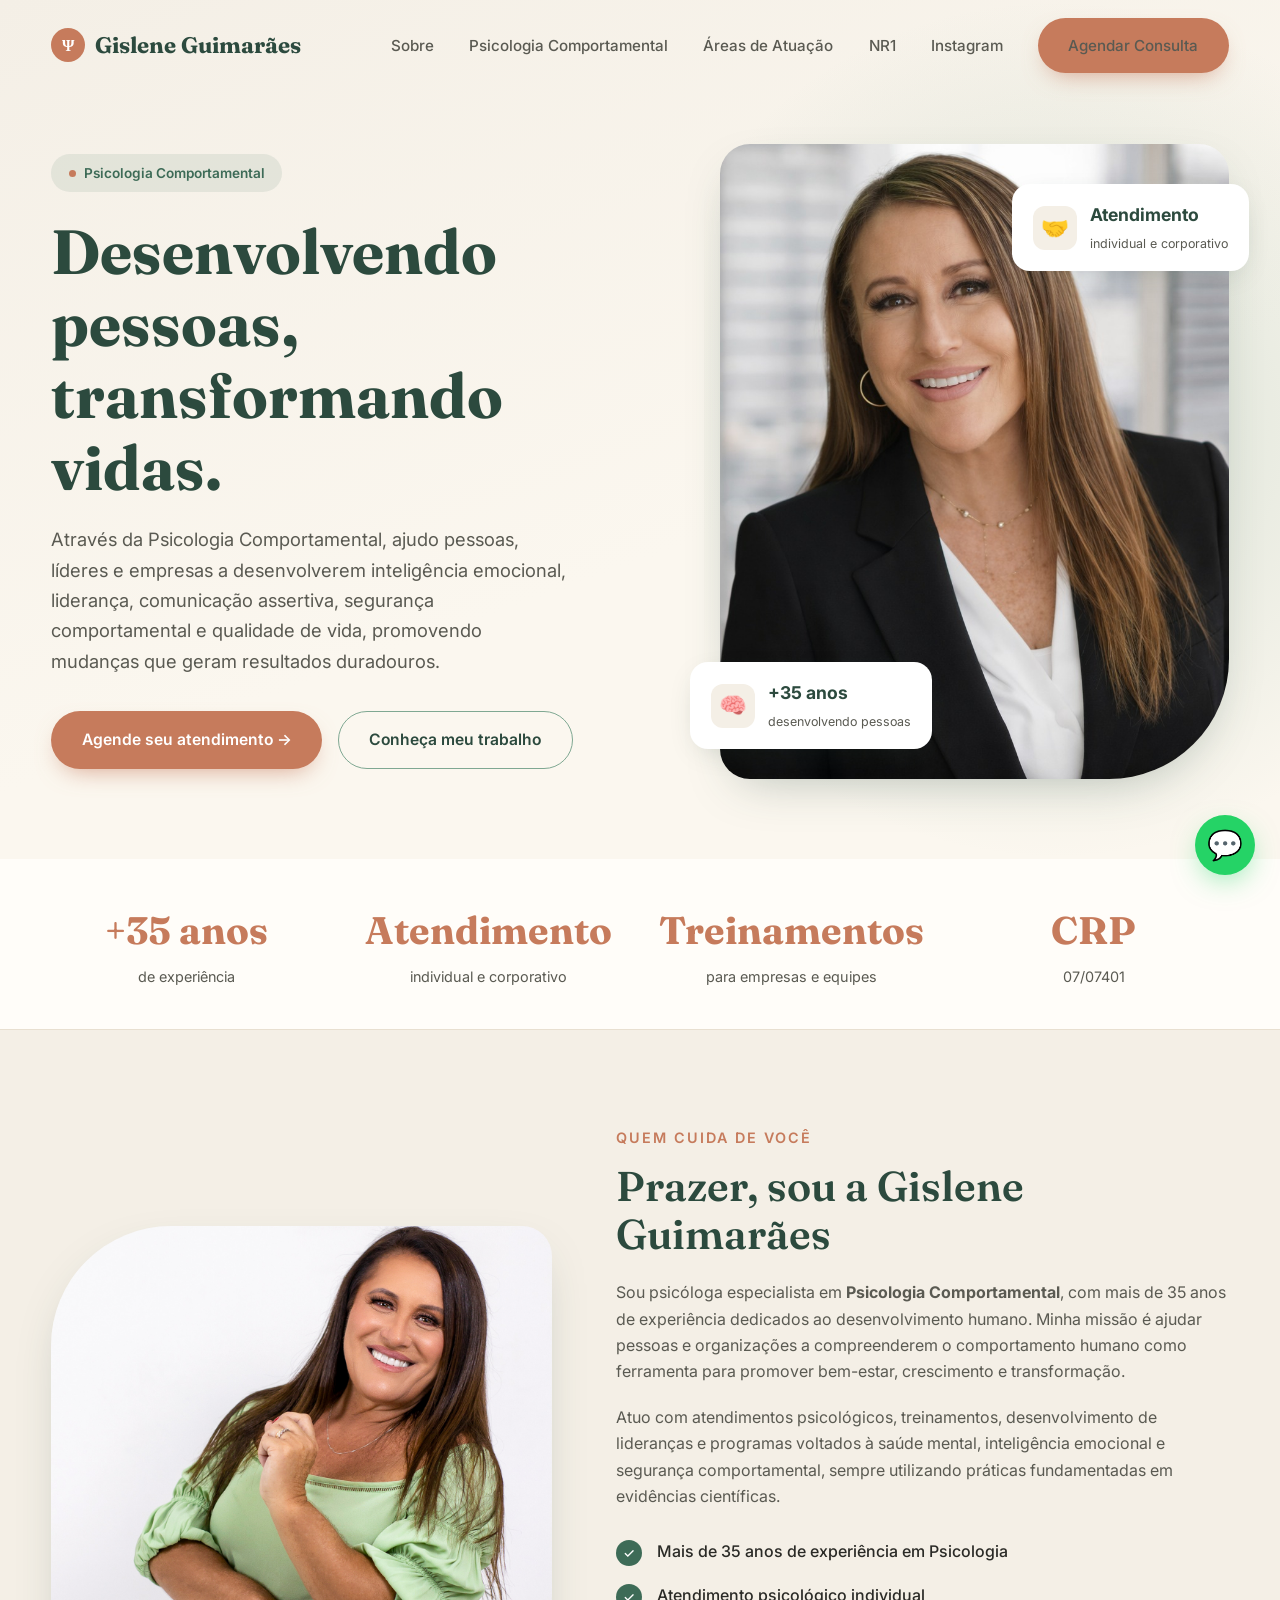
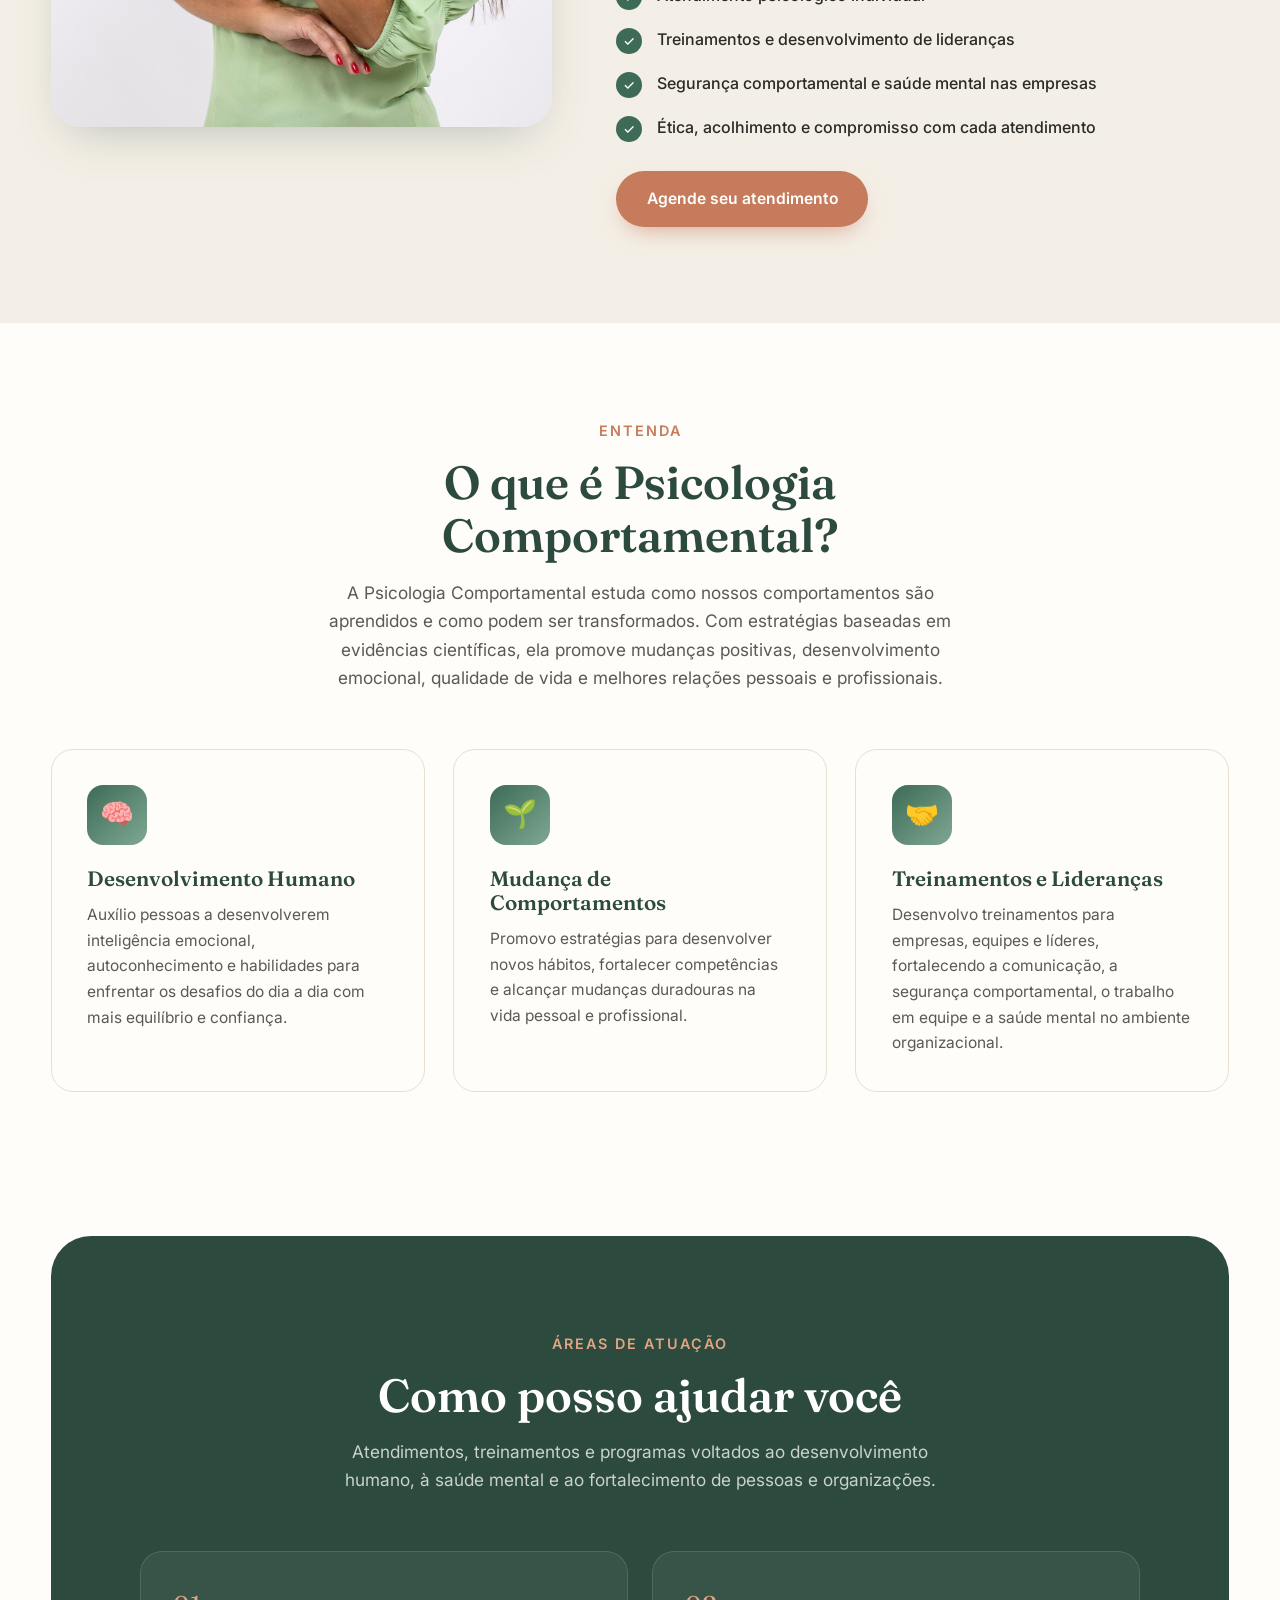
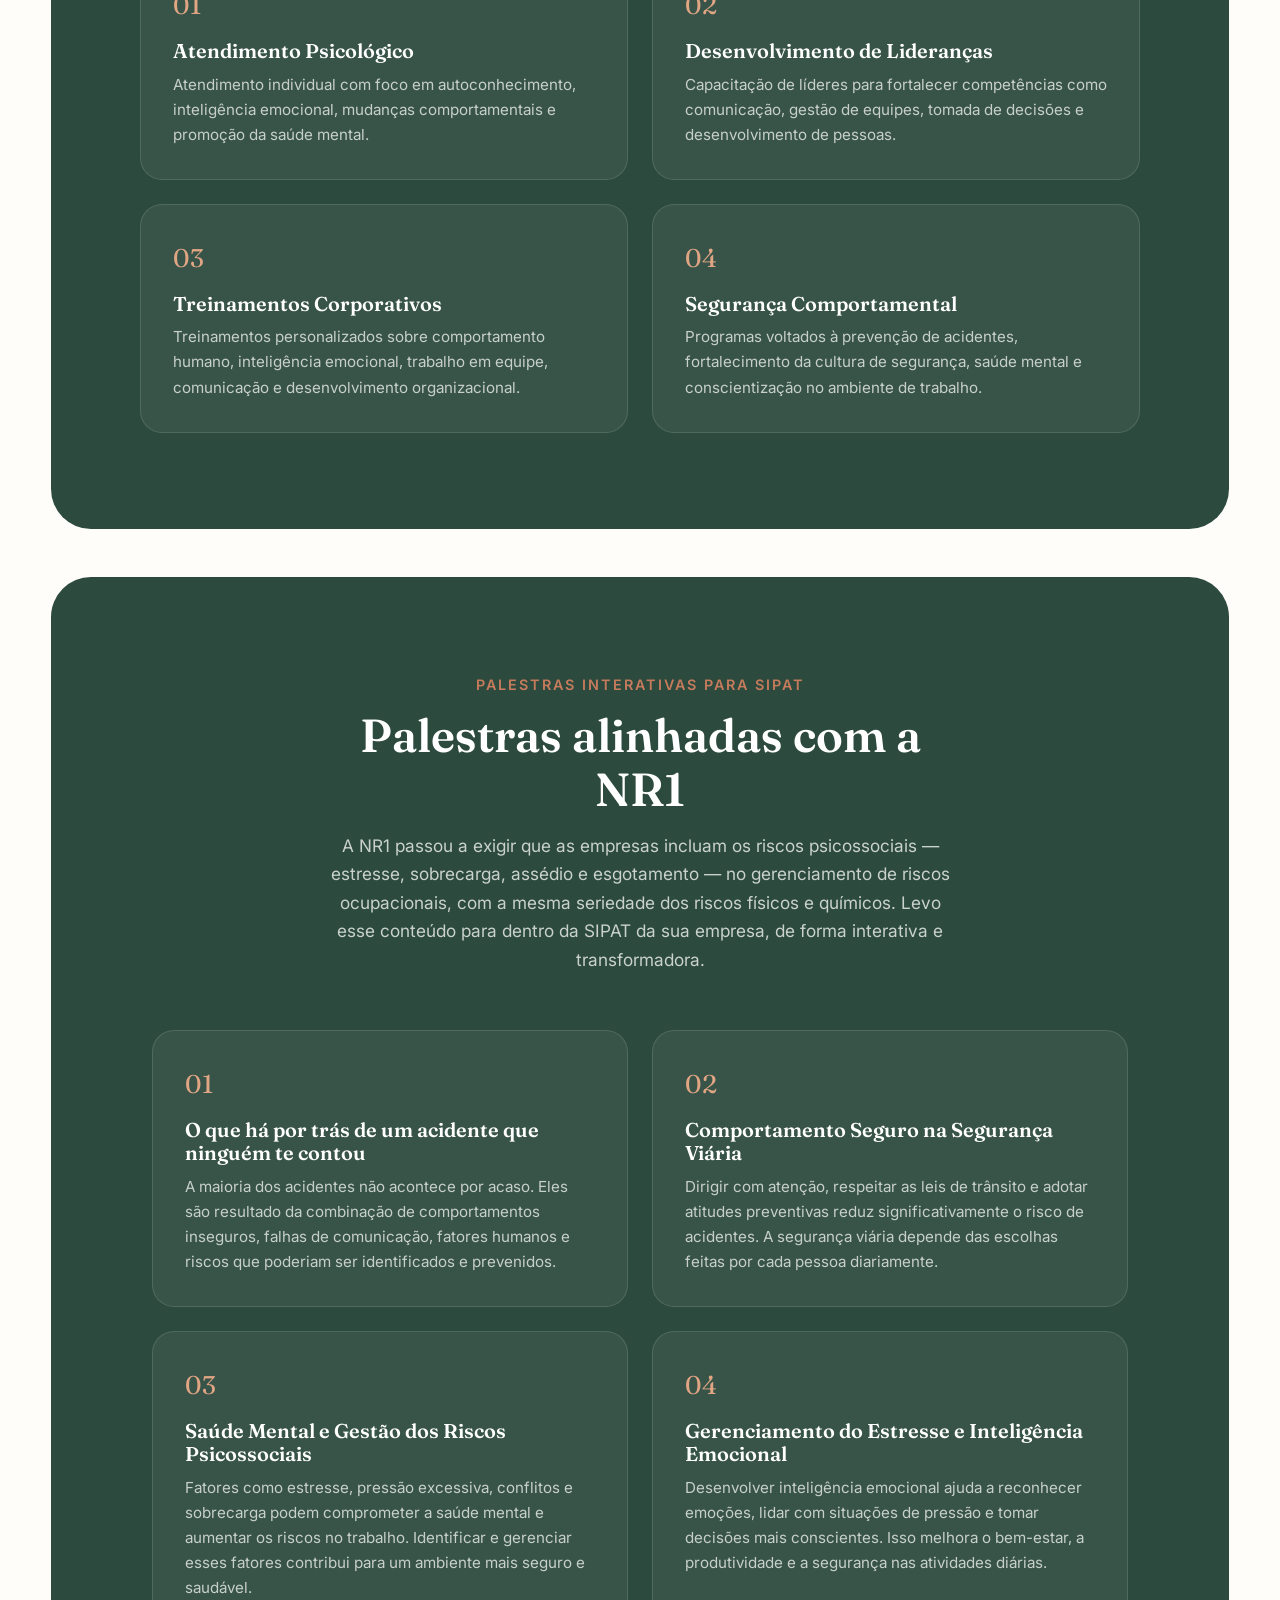
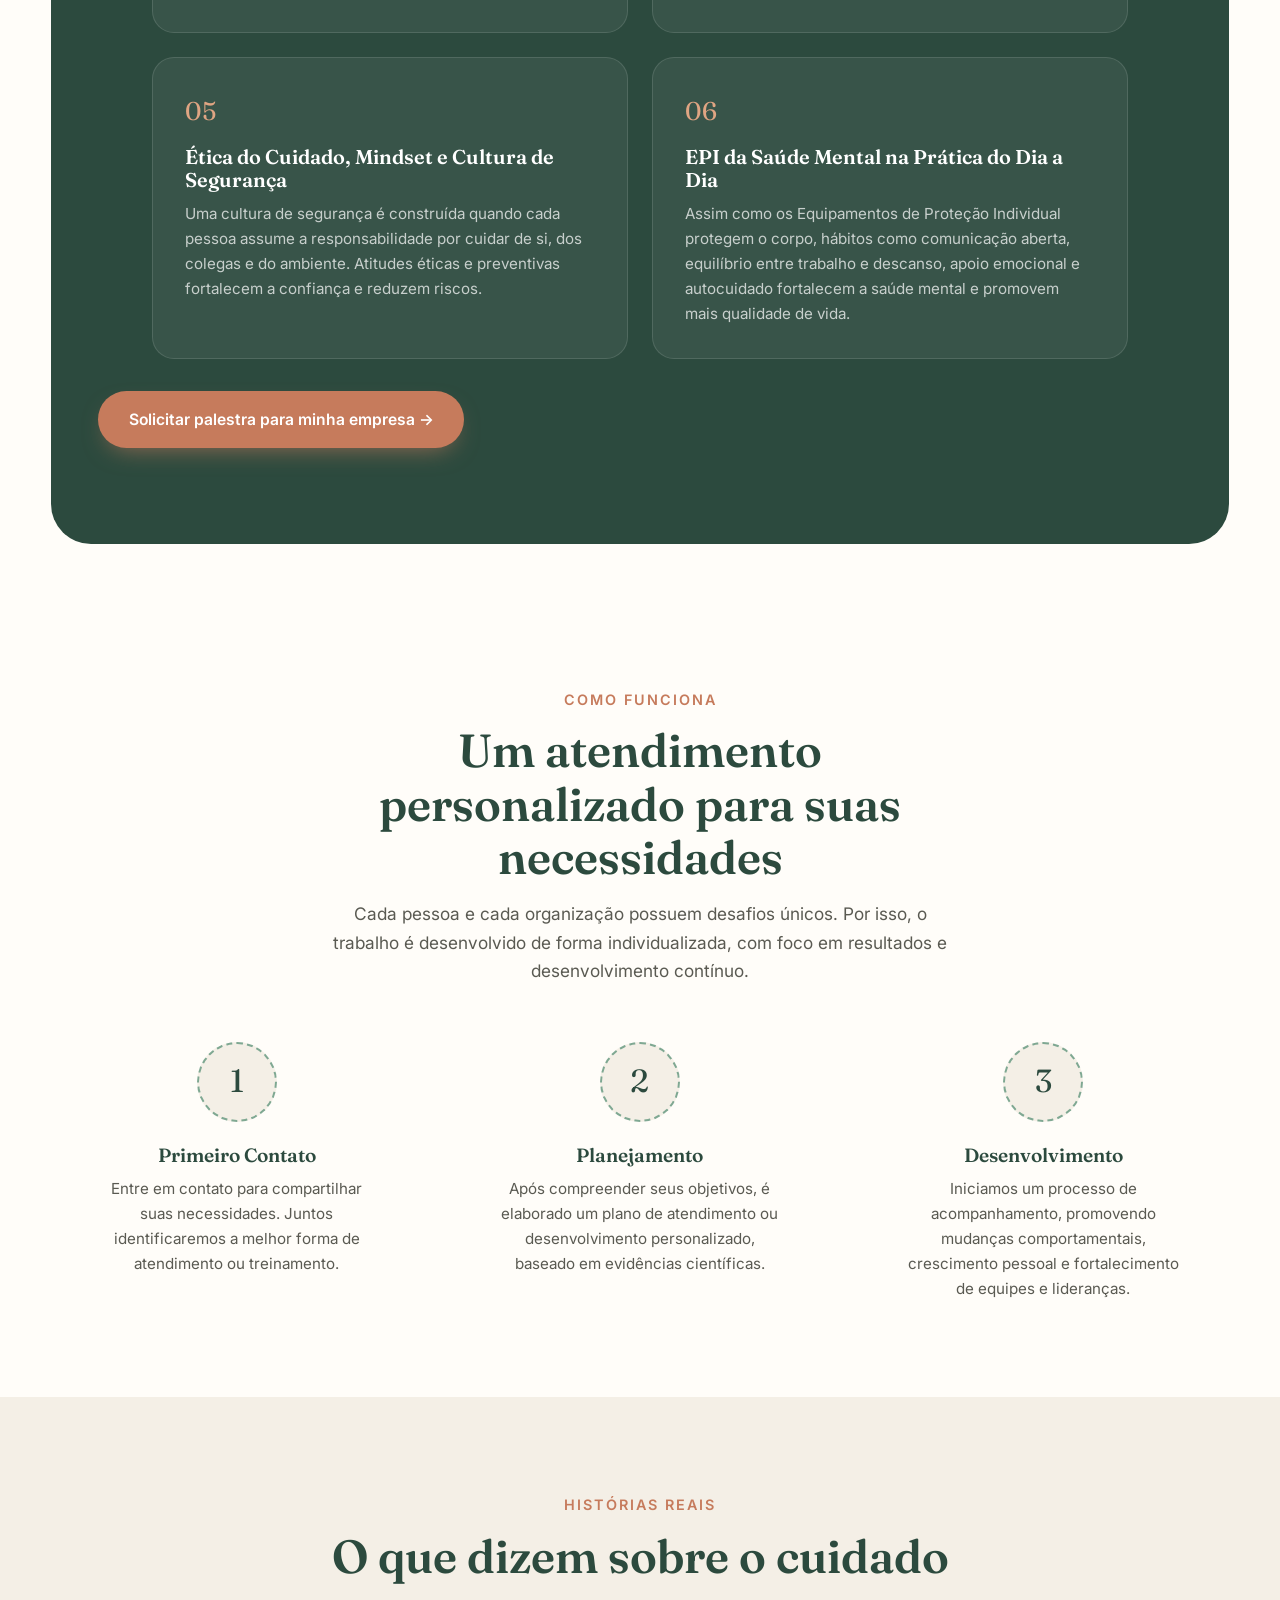
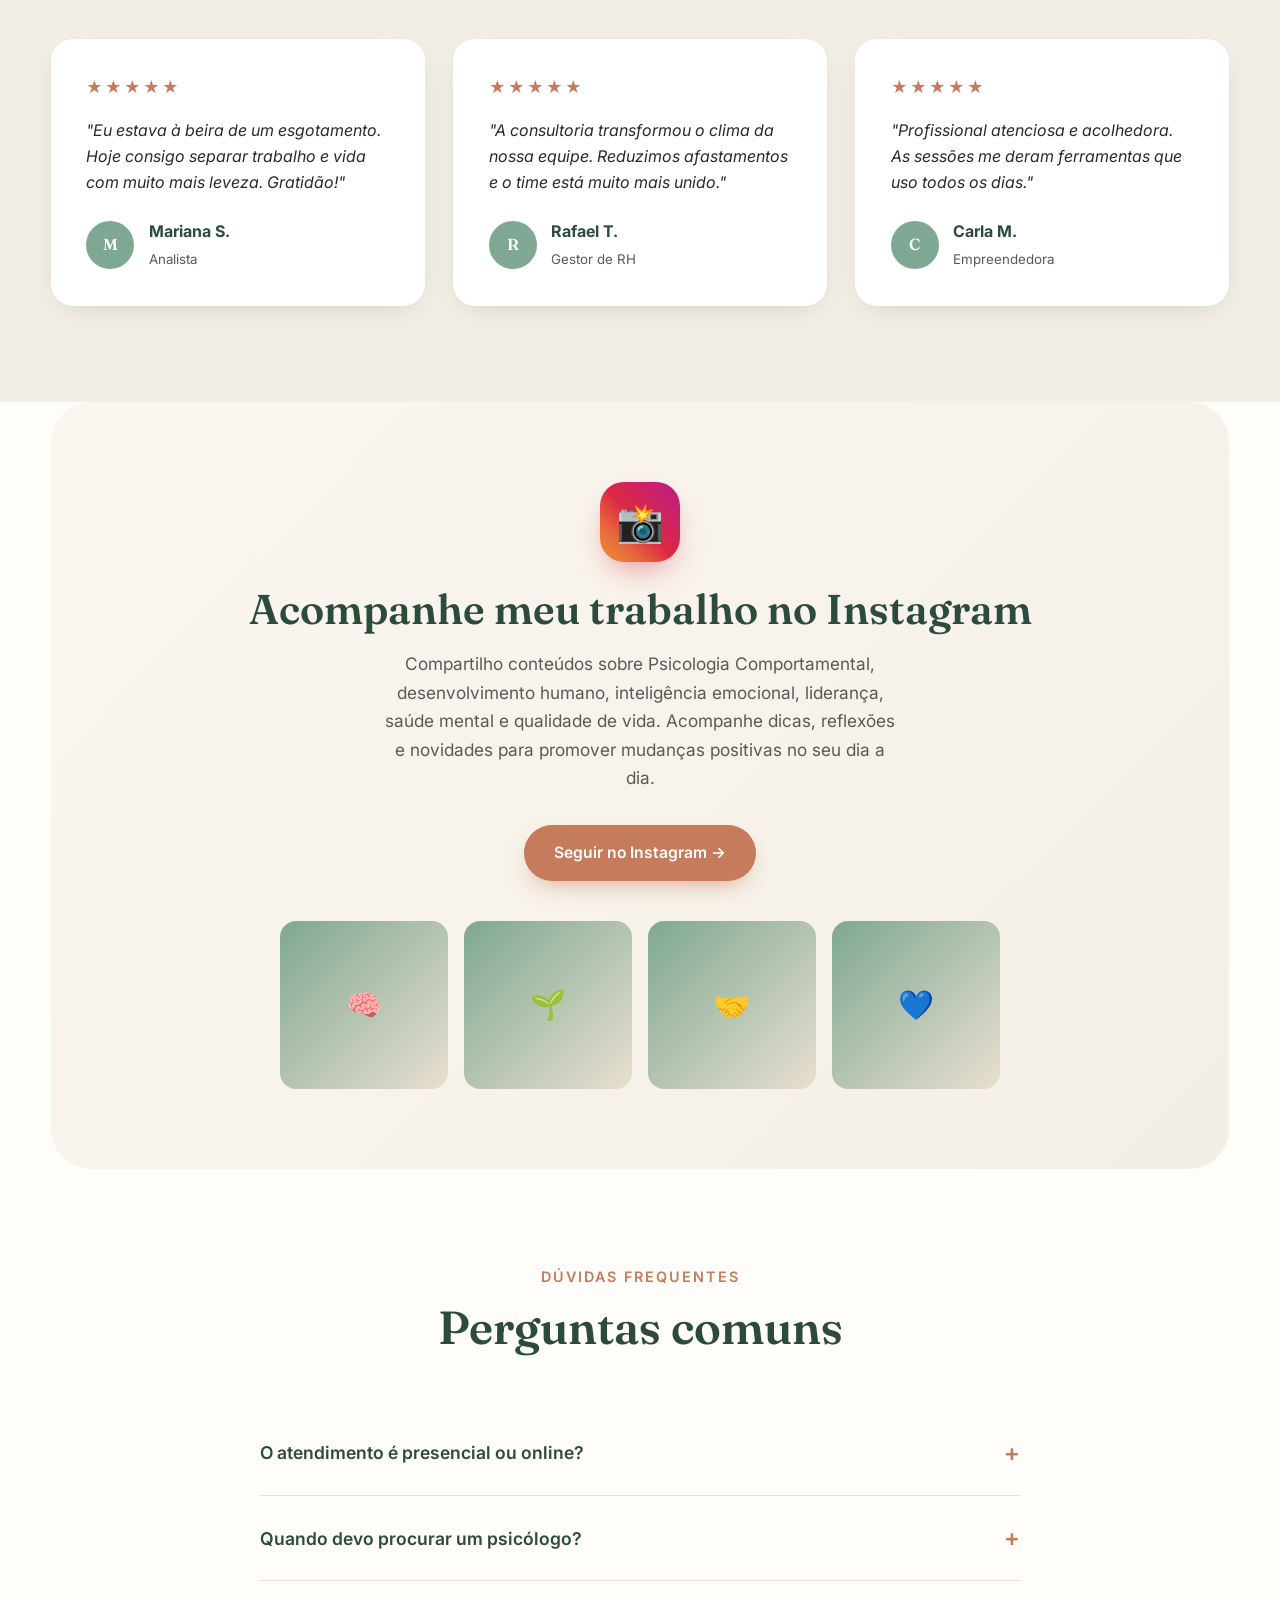
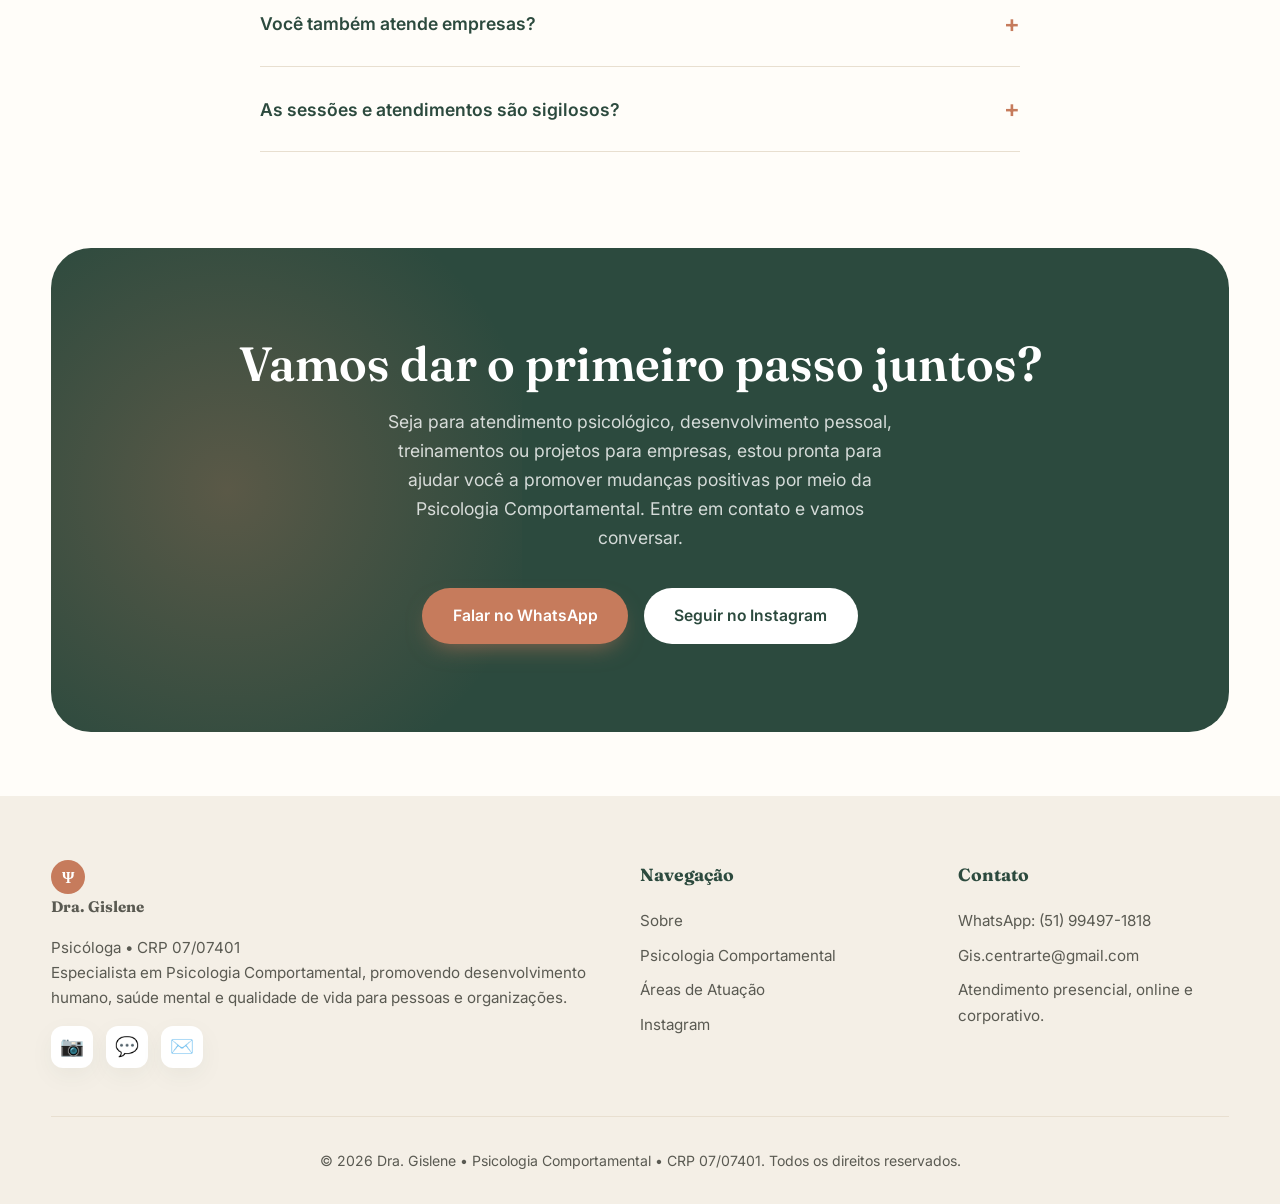
==== index.html @ e428dd36 "site gis" ====
<!DOCTYPE html>
<html lang="pt-BR">
<script async src="https://www.googletagmanager.com/gtag/js?id=G-K0KH6QLHY4"></script>
<script>
  window.dataLayer = window.dataLayer || [];
  function gtag() { dataLayer.push(arguments); }
  gtag('js', new Date());
  gtag('config', 'G-K0KH6QLHY4');
</script>

<head>
  <meta charset="UTF-8">
  <meta name="viewport" content="width=device-width, initial-scale=1.0">
  <title>Gislene Guimarães | Psicóloga Comportamental | CRP 07/07401</title>
  <meta name="description"
    content="Gislene Guimarães, Psicóloga Comportamental (CRP 07/07401), com mais de 35 anos de experiência. Atendimento psicológico, desenvolvimento humano, treinamentos corporativos, liderança, inteligência emocional e saúde mental para pessoas e empresas.">
  <meta name="keywords"
    content="Psicóloga, Psicologia Comportamental, Psicóloga Comportamental, Desenvolvimento Humano, Saúde Mental, Inteligência Emocional, Liderança, Treinamentos Corporativos, Segurança Comportamental, Atendimento Psicológico, Empresas, Porto Alegre, Rio Grande do Sul">
  <meta name="author" content="Gislene Guimarães">
  <meta name="robots" content="index, follow">
  <meta name="theme-color" content="#6C8B6B">
  <meta property="og:title" content="Gislene Guimarães | Psicóloga Comportamental">
  <meta property="og:description"
    content="Mais de 35 anos de experiência em Psicologia Comportamental, desenvolvimento humano, treinamentos corporativos e saúde mental.">
  <meta property="og:type" content="website">
  <meta property="og:image" content="https://luizalmiro.github.io/LandingPage-Gis/img/gis.jpeg">
  <meta property="og:url" content="https://luizalmiro.github.io/LandingPage-Gis/">
  <meta property="og:locale" content="pt_BR">
  <link rel="canonical" href="https://luizalmiro.github.io/LandingPage-Gis/">
  <meta http-equiv="content-language" content="pt-BR">
  <link rel="preconnect" href="https://fonts.googleapis.com">
  <link rel="preconnect" href="https://fonts.gstatic.com" crossorigin>
  <link
    href="https://fonts.googleapis.com/css2?family=Fraunces:opsz,wght@9..144,400;9..144,600;9..144,700&family=Inter:wght@300;400;500;600;700&display=swap"
    rel="stylesheet">
  <link rel="stylesheet" href="css/style.css">
</head>

<body>

  <header id="header">
    <div class="container nav">
      <a href="#" class="logo"><span>Ψ</span>Gislene Guimarães</a>

      <nav class="nav-links" id="navLinks">
        <a href="#sobre">Sobre</a>
        <a href="#oque">Psicologia Comportamental</a>
        <a href="#servicos">Áreas de Atuação</a>
        <a href="#nr1">NR1</a>
        <a href="#instagram">Instagram</a>
        <a href="#contato" class="btn btn-primario">Agendar Consulta</a>
      </nav>

      <button class="menu-toggle" id="menuToggle">☰</button>
    </div>
  </header>

  <!-- HERO -->
  <section class="hero">
    <div class="container hero-grid">
      <div class="hero-txt">
        <span class="hero-tag">Psicologia Comportamental</span>

        <h1>Desenvolvendo pessoas, transformando vidas.</h1>

        <p>
          Através da Psicologia Comportamental, ajudo pessoas, líderes e empresas a desenvolverem inteligência
          emocional,
          liderança, comunicação assertiva, segurança comportamental e qualidade de vida, promovendo mudanças que geram
          resultados duradouros.
        </p>

        <div class="hero-cta">
          <a href="#contato" class="btn btn-primario">Agende seu atendimento →</a>
          <a href="#oque" class="btn btn-secundario">Conheça meu trabalho</a>
        </div>
      </div>

      <div class="hero-visual">
        <div class="hero-img">
          <img src="img/WhatsApp Image 2026-07-16 at 17.13.32.jpeg" alt="Psicóloga comportamental">
        </div>

        <div class="hero-badge hero-badge-1">
          <div class="icone">🧠</div>
          <div>
            <strong>+35 anos</strong>
            <small>desenvolvendo pessoas</small>
          </div>
        </div>

        <div class="hero-badge hero-badge-2">
          <div class="icone">🤝</div>
          <div>
            <strong>Atendimento</strong>
            <small>individual e corporativo</small>
          </div>
        </div>
      </div>
    </div>
  </section>

  <!-- TRUST -->
  <div class="trust">
    <div class="container trust-grid reveal">
      <div class="trust-item">
        <strong>+35 anos</strong>
        <span>de experiência</span>
      </div>

      <div class="trust-item">
        <strong>Atendimento</strong>
        <span>individual e corporativo</span>
      </div>

      <div class="trust-item">
        <strong>Treinamentos</strong>
        <span>para empresas e equipes</span>
      </div>

      <div class="trust-item">
        <strong>CRP</strong>
        <span>07/07401</span>
      </div>
    </div>
  </div>

  <!-- SOBRE -->
  <section class="sobre" id="sobre">
    <div class="container sobre-grid">
      <div class="sobre-img reveal">
        <img src="img/gis.jpeg" alt="Sobre a Dra. Gislene">
      </div>

      <div class="sobre-txt reveal">
        <span class="sec-tag">Quem cuida de você</span>

        <h2>Prazer, sou a Gislene Guimarães</h2>

        <p>
          Sou psicóloga especialista em <strong>Psicologia Comportamental</strong>, com mais de 35 anos de experiência
          dedicados ao desenvolvimento humano. Minha missão é ajudar pessoas e organizações a compreenderem o
          comportamento humano como ferramenta para promover bem-estar, crescimento e transformação.
        </p>

        <p>
          Atuo com atendimentos psicológicos, treinamentos, desenvolvimento de lideranças e programas voltados à saúde
          mental, inteligência emocional e segurança comportamental, sempre utilizando práticas fundamentadas em
          evidências científicas.
        </p>

        <ul class="sobre-lista">
          <li>Mais de 35 anos de experiência em Psicologia</li>
          <li>Atendimento psicológico individual</li>
          <li>Treinamentos e desenvolvimento de lideranças</li>
          <li>Segurança comportamental e saúde mental nas empresas</li>
          <li>Ética, acolhimento e compromisso com cada atendimento</li>
        </ul>

        <a href="#contato" class="btn btn-primario">Agende seu atendimento</a>
      </div>
    </div>
  </section>

  <!-- O QUE É -->
  <section id="oque">
    <div class="container">
      <div class="sec-head reveal">
        <span class="sec-tag">Entenda</span>
        <h2>O que é Psicologia Comportamental?</h2>
        <p>
          A Psicologia Comportamental estuda como nossos comportamentos são aprendidos e como podem ser transformados.
          Com estratégias baseadas em evidências científicas, ela promove mudanças positivas, desenvolvimento emocional,
          qualidade de vida e melhores relações pessoais e profissionais.
        </p>
      </div>

      <div class="oque-grid">
        <div class="card reveal">
          <div class="icone">🧠</div>
          <h3>Desenvolvimento Humano</h3>
          <p>
            Auxílio pessoas a desenvolverem inteligência emocional, autoconhecimento e habilidades para enfrentar os
            desafios do dia a dia com mais equilíbrio e confiança.
          </p>
        </div>

        <div class="card reveal">
          <div class="icone">🌱</div>
          <h3>Mudança de Comportamentos</h3>
          <p>
            Promovo estratégias para desenvolver novos hábitos, fortalecer competências e alcançar mudanças duradouras
            na vida pessoal e profissional.
          </p>
        </div>

        <div class="card reveal">
          <div class="icone">🤝</div>
          <h3>Treinamentos e Lideranças</h3>
          <p>
            Desenvolvo treinamentos para empresas, equipes e líderes, fortalecendo a comunicação, a segurança
            comportamental, o trabalho em equipe e a saúde mental no ambiente organizacional.
          </p>
        </div>
      </div>
    </div>
  </section>

  <!-- SERVIÇOS -->
  <section class="servicos" id="servicos">
    <div class="sec-head reveal">
      <span class="sec-tag" style="color:var(--terracota-claro)">Áreas de Atuação</span>
      <h2>Como posso ajudar você</h2>
      <p>Atendimentos, treinamentos e programas voltados ao desenvolvimento humano, à saúde mental e ao fortalecimento
        de pessoas e organizações.</p>
    </div>

    <div class="serv-grid">

      <div class="serv-card reveal">
        <div class="num">01</div>
        <h3>Atendimento Psicológico</h3>
        <p>Atendimento individual com foco em autoconhecimento, inteligência emocional, mudanças comportamentais e
          promoção da saúde mental.</p>
      </div>

      <div class="serv-card reveal">
        <div class="num">02</div>
        <h3>Desenvolvimento de Lideranças</h3>
        <p>Capacitação de líderes para fortalecer competências como comunicação, gestão de equipes, tomada de decisões e
          desenvolvimento de pessoas.</p>
      </div>

      <div class="serv-card reveal">
        <div class="num">03</div>
        <h3>Treinamentos Corporativos</h3>
        <p>Treinamentos personalizados sobre comportamento humano, inteligência emocional, trabalho em equipe,
          comunicação e desenvolvimento organizacional.</p>
      </div>

      <div class="serv-card reveal">
        <div class="num">04</div>
        <h3>Segurança Comportamental</h3>
        <p>Programas voltados à prevenção de acidentes, fortalecimento da cultura de segurança, saúde mental e
          conscientização no ambiente de trabalho.</p>
      </div>

    </div>
  </section>

  <!-- NR1 -->
  <section id="nr1" class="servicos">
    <div class="container">
      <div class="sec-head reveal">
        <span class="sec-tag">Palestras Interativas para SIPAT</span>
        <h2>Palestras alinhadas com a NR1</h2>
        <p>
          A NR1 passou a exigir que as empresas incluam os riscos psicossociais — estresse, sobrecarga, assédio e
          esgotamento — no gerenciamento de riscos ocupacionais, com a mesma seriedade dos riscos físicos e químicos.
          Levo esse conteúdo para dentro da SIPAT da sua empresa, de forma interativa e transformadora.
        </p>
      </div>
      <div class="serv-grid">
        <div class="serv-card reveal">
          <div class="num">01</div>
          <h3>O que há por trás de um acidente que ninguém te contou</h3>
          <p>A maioria dos acidentes não acontece por acaso. Eles são resultado da combinação de comportamentos
            inseguros, falhas de comunicação, fatores humanos e riscos que poderiam ser identificados e prevenidos.</p>
        </div>
        <div class="serv-card reveal">
          <div class="num">02</div>
          <h3>Comportamento Seguro na Segurança Viária</h3>
          <p>Dirigir com atenção, respeitar as leis de trânsito e adotar atitudes preventivas reduz significativamente o
            risco de acidentes. A segurança viária depende das escolhas feitas por cada pessoa diariamente.</p>
        </div>
        <div class="serv-card reveal">
          <div class="num">03</div>
          <h3>Saúde Mental e Gestão dos Riscos Psicossociais</h3>
          <p>Fatores como estresse, pressão excessiva, conflitos e sobrecarga podem comprometer a saúde mental e
            aumentar os riscos no trabalho. Identificar e gerenciar esses fatores contribui para um ambiente mais seguro
            e saudável.</p>
        </div>
        <div class="serv-card reveal">
          <div class="num">04</div>
          <h3>Gerenciamento do Estresse e Inteligência Emocional</h3>
          <p>Desenvolver inteligência emocional ajuda a reconhecer emoções, lidar com situações de pressão e tomar
            decisões mais conscientes. Isso melhora o bem-estar, a produtividade e a segurança nas atividades diárias.
          </p>
        </div>
        <div class="serv-card reveal">
          <div class="num">05</div>
          <h3>Ética do Cuidado, Mindset e Cultura de Segurança</h3>
          <p>Uma cultura de segurança é construída quando cada pessoa assume a responsabilidade por cuidar de si, dos
            colegas e do ambiente. Atitudes éticas e preventivas fortalecem a confiança e reduzem riscos.</p>
        </div>
        <div class="serv-card reveal">
          <div class="num">06</div>
          <h3>EPI da Saúde Mental na Prática do Dia a Dia</h3>
          <p>Assim como os Equipamentos de Proteção Individual protegem o corpo, hábitos como comunicação aberta,
            equilíbrio entre trabalho e descanso, apoio emocional e autocuidado fortalecem a saúde mental e promovem
            mais qualidade de vida.</p>
        </div>
      </div>
      <a href="https://wa.me/5551994971818" target="_blank" class="btn btn-primario reveal"
        style="margin-top:2rem;display:inline-block;">
        Solicitar palestra para minha empresa →
      </a>
    </div>
  </section>

  <!-- COMO FUNCIONA -->
  <section>
    <div class="container">
      <div class="sec-head reveal">
        <span class="sec-tag">Como funciona</span>
        <h2>Um atendimento personalizado para suas necessidades</h2>
        <p>Cada pessoa e cada organização possuem desafios únicos. Por isso, o trabalho é desenvolvido de forma
          individualizada, com foco em resultados e desenvolvimento contínuo.</p>
      </div>

      <div class="passos">

        <div class="passo reveal">
          <div class="circulo">1</div>
          <h3>Primeiro Contato</h3>
          <p>Entre em contato para compartilhar suas necessidades. Juntos identificaremos a melhor forma de atendimento
            ou treinamento.</p>
        </div>

        <div class="passo reveal">
          <div class="circulo">2</div>
          <h3>Planejamento</h3>
          <p>Após compreender seus objetivos, é elaborado um plano de atendimento ou desenvolvimento personalizado,
            baseado em evidências científicas.</p>
        </div>

        <div class="passo reveal">
          <div class="circulo">3</div>
          <h3>Desenvolvimento</h3>
          <p>Iniciamos um processo de acompanhamento, promovendo mudanças comportamentais, crescimento pessoal e
            fortalecimento de equipes e lideranças.</p>
        </div>

      </div>
    </div>
  </section>

  <!-- DEPOIMENTOS -->
  <section class="depo">
    <div class="container">
      <div class="sec-head reveal">
        <span class="sec-tag">Histórias reais</span>
        <h2>O que dizem sobre o cuidado</h2>
      </div>
      <div class="depo-grid">
        <div class="depo-card reveal">
          <div class="estrelas">★★★★★</div>
          <p>"Eu estava à beira de um esgotamento. Hoje consigo separar trabalho e vida com muito mais leveza.
            Gratidão!"</p>
          <div class="depo-autor">
            <div class="av">M</div>
            <div><strong>Mariana S.</strong><small>Analista</small></div>
          </div>
        </div>
        <div class="depo-card reveal">
          <div class="estrelas">★★★★★</div>
          <p>"A consultoria transformou o clima da nossa equipe. Reduzimos afastamentos e o time está muito mais unido."
          </p>
          <div class="depo-autor">
            <div class="av">R</div>
            <div><strong>Rafael T.</strong><small>Gestor de RH</small></div>
          </div>
        </div>
        <div class="depo-card reveal">
          <div class="estrelas">★★★★★</div>
          <p>"Profissional atenciosa e acolhedora. As sessões me deram ferramentas que uso todos os dias."</p>
          <div class="depo-autor">
            <div class="av">C</div>
            <div><strong>Carla M.</strong><small>Empreendedora</small></div>
          </div>
        </div>
      </div>
    </div>
  </section>

  <!-- INSTAGRAM -->
  <section class="insta" id="instagram">
    <div class="container">
      <div class="insta-icone reveal">📸</div>

      <h2 class="reveal">Acompanhe meu trabalho no Instagram</h2>

      <p class="reveal">
        Compartilho conteúdos sobre Psicologia Comportamental, desenvolvimento humano, inteligência emocional,
        liderança,
        saúde mental e qualidade de vida. Acompanhe dicas, reflexões e novidades para promover mudanças positivas no seu
        dia a dia.
      </p>

      <a href="https://www.instagram.com/gisnguimaraes/" target="_blank" class="btn btn-primario reveal">
        Seguir no Instagram →
      </a>

      <div class="insta-galeria reveal">
        <div>🧠</div>
        <div>🌱</div>
        <div>🤝</div>
        <div>💙</div>
      </div>
    </div>
  </section>

  <!-- FAQ -->
  <section>
    <div class="container">
      <div class="sec-head reveal">
        <span class="sec-tag">Dúvidas frequentes</span>
        <h2>Perguntas comuns</h2>
      </div>

      <div class="faq-lista reveal">

        <div class="faq-item">
          <div class="faq-q">O atendimento é presencial ou online? <span>+</span></div>
          <div class="faq-a">
            Sim. Os atendimentos podem ser realizados de forma presencial ou online, oferecendo mais comodidade e
            flexibilidade para cada pessoa.
          </div>
        </div>

        <div class="faq-item">
          <div class="faq-q">Quando devo procurar um psicólogo? <span>+</span></div>
          <div class="faq-a">
            Você não precisa esperar uma crise para buscar ajuda. A Psicologia Comportamental também atua na prevenção,
            no autoconhecimento, no desenvolvimento emocional e na melhoria da qualidade de vida.
          </div>
        </div>

        <div class="faq-item">
          <div class="faq-q">Você também atende empresas? <span>+</span></div>
          <div class="faq-a">
            Sim. Desenvolvo treinamentos, palestras, programas de desenvolvimento de lideranças, segurança
            comportamental e ações voltadas à saúde mental e ao desenvolvimento humano nas organizações.
          </div>
        </div>

        <div class="faq-item">
          <div class="faq-q">As sessões e atendimentos são sigilosos? <span>+</span></div>
          <div class="faq-a">
            Sim. Todo atendimento é realizado com absoluto sigilo, ética e respeito, conforme os princípios
            estabelecidos pelo Conselho Federal de Psicologia.
          </div>
        </div>

      </div>
    </div>
  </section>

  <!-- CTA FINAL -->
  <section class="cta-final" id="contato">
    <h2>Vamos dar o primeiro passo juntos?</h2>

    <p>
      Seja para atendimento psicológico, desenvolvimento pessoal, treinamentos ou projetos para empresas,
      estou pronta para ajudar você a promover mudanças positivas por meio da Psicologia Comportamental.
      Entre em contato e vamos conversar.
    </p>

    <div class="hero-cta">
      <a href="https://wa.me/5551994971818" target="_blank" class="btn btn-primario">
        Falar no WhatsApp
      </a>

      <a href="https://www.instagram.com/gisnguimaraes/" target="_blank" class="btn btn-branco">
        Seguir no Instagram
      </a>
    </div>
  </section>

  <!-- FOOTER -->
  <footer>
    <div class="container">
      <div class="foot-grid">

        <div class="foot-col">
          <a href="#" class="logo" style="margin-bottom:1rem">
            <span>Ψ</span>Dra. Gislene
          </a>

          <p>
            Psicóloga • CRP 07/07401<br>
            Especialista em Psicologia Comportamental, promovendo desenvolvimento humano,
            saúde mental e qualidade de vida para pessoas e organizações.
          </p>

          <div class="foot-social">
            <a href="https://www.instagram.com/gisnguimaraes/" target="_blank">📷</a>
            <a href="https://wa.me/5551994971818" target="_blank">💬</a>
            <a href="mailto:Gis.centrarte@gmail.com">✉️</a>
          </div>
        </div>

        <div class="foot-col">
          <h4>Navegação</h4>
          <a href="#sobre">Sobre</a>
          <a href="#oque">Psicologia Comportamental</a>
          <a href="#servicos">Áreas de Atuação</a>
          <a href="#instagram">Instagram</a>
        </div>

        <div class="foot-col">
          <h4>Contato</h4>
          <a href="https://wa.me/5551994971818" target="_blank">
            WhatsApp: (51) 99497-1818
          </a>
          <a href="mailto:Gis.centrarte@gmail.com">
            Gis.centrarte@gmail.com
          </a>
          <p>Atendimento presencial, online e corporativo.</p>
        </div>

      </div>

      <div class="foot-bottom">
        © 2026 Dra. Gislene • Psicologia Comportamental • CRP 07/07401. Todos os direitos reservados.
      </div>
    </div>
  </footer>

  <a href="https://wa.me/5551994971818" target="_blank" class="wpp" title="Fale no WhatsApp">💬</a>

  <script src="js/script.js"></script>
</body>

</html>
---- css/style.css ----
/* ===== VARIÁVEIS ===== */
:root {
  --verde-escuro: #2c4a3e;
  --verde: #3d6b57;
  --verde-claro: #7fa892;
  --areia: #f4efe6;
  --areia-escura: #e8dfd0;
  --terracota: #c67b5c;
  --terracota-claro: #e0a583;
  --texto: #2a2a26;
  --texto-suave: #5a5a52;
  --branco: #fffdf9;
  --sombra: 0 18px 50px -20px rgba(44, 74, 62, .35);
  --sombra-suave: 0 8px 30px -12px rgba(44, 74, 62, .25);
  --raio: 22px;
}

* {
  margin: 0;
  padding: 0;
  box-sizing: border-box
}

html {
  scroll-behavior: smooth
}

body {
  font-family: 'Inter', sans-serif;
  color: var(--texto);
  background: var(--branco);
  line-height: 1.65;
  overflow-x: hidden
}

h1,
h2,
h3,
.serif {
  font-family: 'Fraunces', serif;
  line-height: 1.15;
  font-weight: 600
}

img {
  max-width: 100%;
  display: block
}

a {
  text-decoration: none;
  color: inherit
}

.container {
  width: min(1180px, 92%);
  margin: 0 auto
}

.btn {
  display: inline-flex;
  align-items: center;
  gap: .5rem;
  padding: .95rem 1.9rem;
  border-radius: 100px;
  font-weight: 600;
  font-size: .98rem;
  transition: .35s cubic-bezier(.2, .8, .2, 1);
  cursor: pointer;
  border: none;
  white-space: nowrap
}

.btn-primario {
  background: var(--terracota);
  color: #fff;
  box-shadow: 0 10px 25px -10px rgba(198, 123, 92, .7)
}

.btn-primario:hover {
  transform: translateY(-3px);
  background: #b56a4c;
  box-shadow: 0 16px 32px -12px rgba(198, 123, 92, .8)
}

.btn-secundario {
  background: transparent;
  color: var(--verde-escuro);
  border: 1.5px solid var(--verde-claro)
}

.btn-secundario:hover {
  background: var(--verde-escuro);
  color: #fff;
  border-color: var(--verde-escuro)
}

.btn-branco {
  background: #fff;
  color: var(--verde-escuro)
}

.btn-branco:hover {
  transform: translateY(-3px);
  box-shadow: var(--sombra)
}

/* NAV */
header {
  position: fixed;
  top: 0;
  left: 0;
  right: 0;
  z-index: 100;
  padding: 1.1rem 0;
  transition: .4s
}

header.rolado {
  background: rgba(255, 253, 249, .9);
  backdrop-filter: blur(14px);
  box-shadow: 0 4px 30px -20px rgba(0, 0, 0, .4);
  padding: .7rem 0
}

.nav {
  display: flex;
  align-items: center;
  justify-content: space-between
}

.logo {
  font-family: 'Fraunces', serif;
  font-size: 1.4rem;
  font-weight: 700;
  color: var(--verde-escuro);
  display: flex;
  align-items: center;
  gap: .6rem
}

.logo span {
  width: 34px;
  height: 34px;
  background: var(--terracota);
  border-radius: 50%;
  display: grid;
  place-items: center;
  color: #fff;
  font-size: 1rem
}

.nav-links {
  display: flex;
  gap: 2.2rem;
  align-items: center
}

.nav-links a {
  font-size: .95rem;
  font-weight: 500;
  color: var(--texto-suave);
  transition: .3s;
  position: relative
}

.nav-links a:hover {
  color: var(--verde-escuro)
}

.nav-links a::after {
  content: '';
  position: absolute;
  bottom: -4px;
  left: 0;
  width: 0;
  height: 2px;
  background: var(--terracota);
  transition: .3s
}

.nav-links a:hover::after {
  width: 100%
}

.menu-toggle {
  display: none;
  background: none;
  border: none;
  font-size: 1.6rem;
  color: var(--verde-escuro);
  cursor: pointer
}

/* HERO */
.hero {
  padding: 9rem 0 5rem;
  position: relative;
  background: linear-gradient(160deg, var(--areia) 0%, #fbf7ef 60%)
}

.hero::before {
  content: '';
  position: absolute;
  top: -15%;
  right: -10%;
  width: 55%;
  height: 130%;
  background: radial-gradient(circle, rgba(127, 168, 146, .28), transparent 65%);
  z-index: 0
}

.hero-grid {
  display: grid;
  grid-template-columns: 1.1fr .9fr;
  gap: 3rem;
  align-items: center;
  position: relative;
  z-index: 1
}

.hero-tag {
  display: inline-flex;
  align-items: center;
  gap: .5rem;
  background: rgba(61, 107, 87, .1);
  color: var(--verde);
  padding: .5rem 1.1rem;
  border-radius: 100px;
  font-size: .85rem;
  font-weight: 600;
  margin-bottom: 1.5rem
}

.hero-tag::before {
  content: '';
  width: 7px;
  height: 7px;
  background: var(--terracota);
  border-radius: 50%
}

.hero h1 {
  font-size: clamp(2.4rem, 5vw, 3.9rem);
  color: var(--verde-escuro);
  margin-bottom: 1.3rem;
  font-weight: 700
}

.hero h1 em {
  color: var(--terracota);
  font-style: italic
}

.hero p {
  font-size: 1.15rem;
  color: var(--texto-suave);
  max-width: 520px;
  margin-bottom: 2.2rem
}

.hero-cta {
  display: flex;
  gap: 1rem;
  flex-wrap: wrap
}

.hero-visual {
  position: relative
}

.hero-img {
  border-radius: 30px 30px 120px 30px;
  overflow: hidden;
  box-shadow: var(--sombra);
  aspect-ratio: 4/5
}

.hero-img img {
  width: 100%;
  height: 100%;
  object-fit: cover
}

.hero-badge {
  position: absolute;
  background: #fff;
  border-radius: 18px;
  padding: 1rem 1.3rem;
  box-shadow: var(--sombra-suave);
  display: flex;
  align-items: center;
  gap: .8rem
}

.hero-badge-1 {
  bottom: 30px;
  left: -30px
}

.hero-badge-2 {
  top: 40px;
  right: -20px
}

.hero-badge .icone {
  width: 44px;
  height: 44px;
  background: var(--areia);
  border-radius: 12px;
  display: grid;
  place-items: center;
  font-size: 1.4rem
}

.hero-badge strong {
  display: block;
  font-size: 1.1rem;
  color: var(--verde-escuro)
}

.hero-badge small {
  font-size: .78rem;
  color: var(--texto-suave)
}

/* MARCAS/CONFIANÇA */
.trust {
  padding: 2.5rem 0;
  border-bottom: 1px solid var(--areia-escura)
}

.trust-grid {
  display: grid;
  grid-template-columns: repeat(4, 1fr);
  gap: 2rem;
  text-align: center
}

.trust-item strong {
  font-family: 'Fraunces', serif;
  font-size: 2.4rem;
  color: var(--terracota);
  display: block
}

.trust-item span {
  font-size: .9rem;
  color: var(--texto-suave)
}

/* SEÇÕES */
section {
  padding: 6rem 0
}

.sec-head {
  text-align: center;
  max-width: 640px;
  margin: 0 auto 3.5rem
}

.sec-tag {
  color: var(--terracota);
  font-weight: 600;
  font-size: .9rem;
  text-transform: uppercase;
  letter-spacing: 2px;
  margin-bottom: .8rem;
  display: block
}

.sec-head h2 {
  font-size: clamp(2rem, 4vw, 2.9rem);
  color: var(--verde-escuro);
  margin-bottom: 1rem
}

.sec-head p {
  color: var(--texto-suave);
  font-size: 1.08rem
}

/* SOBRE */
.sobre {
  background: var(--areia)
}

.sobre-grid {
  display: grid;
  grid-template-columns: .9fr 1.1fr;
  gap: 4rem;
  align-items: center
}

.sobre-img {
  border-radius: 120px 30px 30px 30px;
  overflow: hidden;
  box-shadow: var(--sombra);
  aspect-ratio: 1/1
}

.sobre-img img {
  width: 100%;
  height: 100%;
  object-fit: cover
}

.sobre-txt h2 {
  font-size: clamp(1.8rem, 3.5vw, 2.6rem);
  color: var(--verde-escuro);
  margin-bottom: 1.3rem
}

.sobre-txt p {
  color: var(--texto-suave);
  margin-bottom: 1.2rem
}

.sobre-lista {
  list-style: none;
  margin: 1.8rem 0
}

.sobre-lista li {
  display: flex;
  gap: .9rem;
  align-items: flex-start;
  margin-bottom: 1rem;
  font-weight: 500
}

.sobre-lista li::before {
  content: '✓';
  background: var(--verde);
  color: #fff;
  width: 26px;
  height: 26px;
  border-radius: 50%;
  display: grid;
  place-items: center;
  font-size: .85rem;
  flex-shrink: 0;
  margin-top: 2px
}

/* O QUE É */
.oque-grid {
  display: grid;
  grid-template-columns: repeat(3, 1fr);
  gap: 1.8rem
}

.card {
  background: var(--branco);
  border: 1px solid var(--areia-escura);
  border-radius: var(--raio);
  padding: 2.2rem;
  transition: .4s
}

.card:hover {
  transform: translateY(-8px);
  box-shadow: var(--sombra);
  border-color: transparent
}

.card .icone {
  width: 60px;
  height: 60px;
  background: linear-gradient(135deg, var(--verde), var(--verde-claro));
  border-radius: 16px;
  display: grid;
  place-items: center;
  font-size: 1.7rem;
  margin-bottom: 1.4rem
}

.card h3 {
  font-size: 1.3rem;
  color: var(--verde-escuro);
  margin-bottom: .7rem
}

.card p {
  color: var(--texto-suave);
  font-size: .97rem
}

/* SERVIÇOS */
.servicos {
  background: var(--verde-escuro);
  color: #fff;
  border-radius: 40px;
  margin: 3rem 4%;
  padding: 6rem 0
}

.servicos .sec-head h2 {
  color: #fff
}

.servicos .sec-head p {
  color: rgba(255, 255, 255, .75)
}

.serv-grid {
  display: grid;
  grid-template-columns: repeat(2, 1fr);
  gap: 1.5rem;
  width: min(1000px, 90%);
  margin: 0 auto
}

.serv-card {
  background: rgba(255, 255, 255, .06);
  border: 1px solid rgba(255, 255, 255, .12);
  border-radius: var(--raio);
  padding: 2rem;
  transition: .4s
}

.serv-card:hover {
  background: rgba(255, 255, 255, .11);
  transform: translateY(-5px)
}

.serv-card .num {
  font-family: 'Fraunces', serif;
  font-size: 1.6rem;
  color: var(--terracota-claro);
  margin-bottom: .8rem
}

.serv-card h3 {
  font-size: 1.25rem;
  margin-bottom: .6rem
}

.serv-card p {
  color: rgba(255, 255, 255, .72);
  font-size: .95rem
}

/* COMO FUNCIONA */
.passos {
  display: grid;
  grid-template-columns: repeat(3, 1fr);
  gap: 2rem;
  position: relative
}

.passo {
  text-align: center
}

.passo .circulo {
  width: 80px;
  height: 80px;
  background: var(--areia);
  border: 2px dashed var(--verde-claro);
  border-radius: 50%;
  display: grid;
  place-items: center;
  font-family: 'Fraunces', serif;
  font-size: 2rem;
  color: var(--verde-escuro);
  margin: 0 auto 1.4rem
}

.passo h3 {
  font-size: 1.2rem;
  color: var(--verde-escuro);
  margin-bottom: .6rem
}

.passo p {
  color: var(--texto-suave);
  font-size: .95rem;
  max-width: 280px;
  margin: 0 auto
}

/* DEPOIMENTOS */
.depo {
  background: var(--areia)
}

.depo-grid {
  display: grid;
  grid-template-columns: repeat(3, 1fr);
  gap: 1.8rem
}

.depo-card {
  background: #fff;
  border-radius: var(--raio);
  padding: 2.2rem;
  box-shadow: var(--sombra-suave)
}

.depo-card .estrelas {
  color: var(--terracota);
  margin-bottom: 1rem;
  letter-spacing: 2px
}

.depo-card p {
  font-style: italic;
  color: var(--texto);
  margin-bottom: 1.4rem
}

.depo-autor {
  display: flex;
  align-items: center;
  gap: .9rem
}

.depo-autor .av {
  width: 48px;
  height: 48px;
  border-radius: 50%;
  background: var(--verde-claro);
  display: grid;
  place-items: center;
  color: #fff;
  font-weight: 600;
  font-family: 'Fraunces', serif
}

.depo-autor strong {
  display: block;
  color: var(--verde-escuro)
}

.depo-autor small {
  color: var(--texto-suave)
}

/* INSTAGRAM CTA */
.insta {
  text-align: center;
  background: linear-gradient(135deg, #fbf7ef, var(--areia));
  border-radius: 40px;
  margin: 0 4%;
  padding: 5rem 2rem
}

.insta-icone {
  width: 80px;
  height: 80px;
  background: linear-gradient(45deg, #f09433, #e6683c, #dc2743, #cc2366, #bc1888);
  border-radius: 24px;
  display: grid;
  place-items: center;
  font-size: 2.4rem;
  margin: 0 auto 1.5rem;
  box-shadow: 0 14px 30px -10px rgba(220, 39, 67, .5)
}

.insta h2 {
  font-size: clamp(1.8rem, 3.5vw, 2.6rem);
  color: var(--verde-escuro);
  margin-bottom: 1rem
}

.insta p {
  color: var(--texto-suave);
  max-width: 520px;
  margin: 0 auto 2rem;
  font-size: 1.08rem
}

.insta-galeria {
  display: grid;
  grid-template-columns: repeat(4, 1fr);
  gap: 1rem;
  max-width: 720px;
  margin: 2.5rem auto 0
}

.insta-galeria div {
  aspect-ratio: 1;
  border-radius: 16px;
  background: linear-gradient(135deg, var(--verde-claro), var(--areia-escura));
  display: grid;
  place-items: center;
  font-size: 1.8rem;
  transition: .4s;
  cursor: pointer
}

.insta-galeria div:hover {
  transform: scale(1.05);
  box-shadow: var(--sombra-suave)
}

/* FAQ */
.faq-lista {
  max-width: 760px;
  margin: 0 auto
}

.faq-item {
  border-bottom: 1px solid var(--areia-escura);
  padding: 1.4rem 0
}

.faq-q {
  display: flex;
  justify-content: space-between;
  align-items: center;
  cursor: pointer;
  font-weight: 600;
  color: var(--verde-escuro);
  font-size: 1.1rem;
  gap: 1rem
}

.faq-q span {
  font-size: 1.5rem;
  color: var(--terracota);
  transition: .3s;
  flex-shrink: 0
}

.faq-item.ativo .faq-q span {
  transform: rotate(45deg)
}

.faq-a {
  max-height: 0;
  overflow: hidden;
  transition: .4s;
  color: var(--texto-suave)
}

.faq-item.ativo .faq-a {
  max-height: 200px;
  margin-top: .9rem
}

/* CTA FINAL */
.cta-final {
  background: var(--verde-escuro);
  color: #fff;
  text-align: center;
  border-radius: 40px;
  margin: 0 4% 4rem;
  padding: 5.5rem 2rem;
  position: relative;
  overflow: hidden
}

.cta-final::before {
  content: '';
  position: absolute;
  top: -30%;
  left: -10%;
  width: 50%;
  height: 160%;
  background: radial-gradient(circle, rgba(198, 123, 92, .3), transparent 65%)
}

.cta-final h2 {
  font-size: clamp(2rem, 4vw, 3rem);
  margin-bottom: 1rem;
  position: relative
}

.cta-final p {
  color: rgba(255, 255, 255, .8);
  max-width: 520px;
  margin: 0 auto 2.2rem;
  position: relative;
  font-size: 1.1rem
}

.cta-final .hero-cta {
  justify-content: center;
  position: relative
}

/* FOOTER */
footer {
  background: var(--areia);
  padding: 4rem 0 2rem
}

.foot-grid {
  display: grid;
  grid-template-columns: 2fr 1fr 1fr;
  gap: 3rem;
  margin-bottom: 3rem
}

.foot-col h4 {
  color: var(--verde-escuro);
  margin-bottom: 1.2rem;
  font-family: 'Fraunces', serif;
  font-size: 1.1rem
}

.foot-col p,
.foot-col a {
  color: var(--texto-suave);
  font-size: .95rem;
  margin-bottom: .6rem;
  display: block;
  transition: .3s
}

.foot-col a:hover {
  color: var(--terracota)
}

.foot-social {
  display: flex;
  gap: .8rem;
  margin-top: 1rem
}

.foot-social a {
  width: 42px;
  height: 42px;
  background: #fff;
  border-radius: 12px;
  display: grid;
  place-items: center;
  font-size: 1.2rem;
  color: var(--verde-escuro);
  margin: 0;
  box-shadow: var(--sombra-suave)
}

.foot-social a:hover {
  background: var(--verde-escuro);
  color: #fff;
  transform: translateY(-3px)
}

.foot-bottom {
  border-top: 1px solid var(--areia-escura);
  padding-top: 2rem;
  text-align: center;
  color: var(--texto-suave);
  font-size: .88rem
}

/* WHATSAPP FLOAT */
.wpp {
  position: fixed;
  bottom: 25px;
  right: 25px;
  width: 60px;
  height: 60px;
  background: #25d366;
  border-radius: 50%;
  display: grid;
  place-items: center;
  font-size: 1.8rem;
  box-shadow: 0 10px 30px -8px rgba(37, 211, 102, .6);
  z-index: 99;
  transition: .3s;
  color: #fff
}

.wpp:hover {
  transform: scale(1.1)
}

/* ANIMAÇÃO */
.reveal {
  opacity: 0;
  transform: translateY(40px);
  transition: .8s cubic-bezier(.2, .8, .2, 1)
}

.reveal.vis {
  opacity: 1;
  transform: none
}

/* RESPONSIVO */
@media(max-width:900px) {

  .hero-grid,
  .sobre-grid {
    grid-template-columns: 1fr;
    gap: 2.5rem
  }

  .hero-visual {
    max-width: 400px;
    margin: 0 auto
  }

  .oque-grid,
  .depo-grid,
  .passos,
  .serv-grid {
    grid-template-columns: 1fr
  }

  .trust-grid {
    grid-template-columns: repeat(2, 1fr);
    gap: 1.5rem
  }

  .foot-grid {
    grid-template-columns: 1fr;
    gap: 2rem
  }

  .nav-links {
    position: fixed;
    top: 0;
    right: -100%;
    flex-direction: column;
    background: var(--branco);
    height: 100vh;
    width: 75%;
    padding: 6rem 2rem;
    box-shadow: -10px 0 40px -20px rgba(0, 0, 0, .4);
    transition: .4s;
    align-items: flex-start;
    gap: 1.8rem
  }

  .nav-links.aberto {
    right: 0
  }

  .menu-toggle {
    display: block;
    z-index: 101
  }

  .insta-galeria {
    grid-template-columns: repeat(2, 1fr)
  }

  .hero-badge-1 {
    left: 0
  }

  .hero-badge-2 {
    right: 0
  }
}

@media (max-width: 768px) {

  /* Hero: empilha imagem + badges, tira o position absolute problemático */
  .hero-grid {
    grid-template-columns: 1fr;
  }

  .hero-visual {
    position: relative;
    width: 100%;
  }

  .hero-badge {
    position: static;
    /* tira do "flutuante" que estava cortando */
    width: 100%;
    max-width: 100%;
    margin-top: 0.75rem;
    box-sizing: border-box;
  }

  .hero-badge-1,
  .hero-badge-2 {
    left: auto;
    right: auto;
    top: auto;
    bottom: auto;
  }

  /* Trust bar (+35 anos / Atendimento / Treinamentos / CRP) empilha em coluna */
  .trust-grid {
    display: flex;
    flex-direction: column;
    align-items: flex-start;
    gap: 1rem;
  }

  .trust-item {
    width: 100%;
  }

  /* Qualquer texto grande tipo "Atendimento" não estoura mais a tela */
  h1,
  h2 {
    font-size: clamp(1.5rem, 6vw, 2.5rem);
  }

  .container {
    width: 100%;
    max-width: 100%;
    padding-left: 1rem;
    padding-right: 1rem;
    box-sizing: border-box;
  }

  img {
    max-width: 100%;
    height: auto;
  }

}
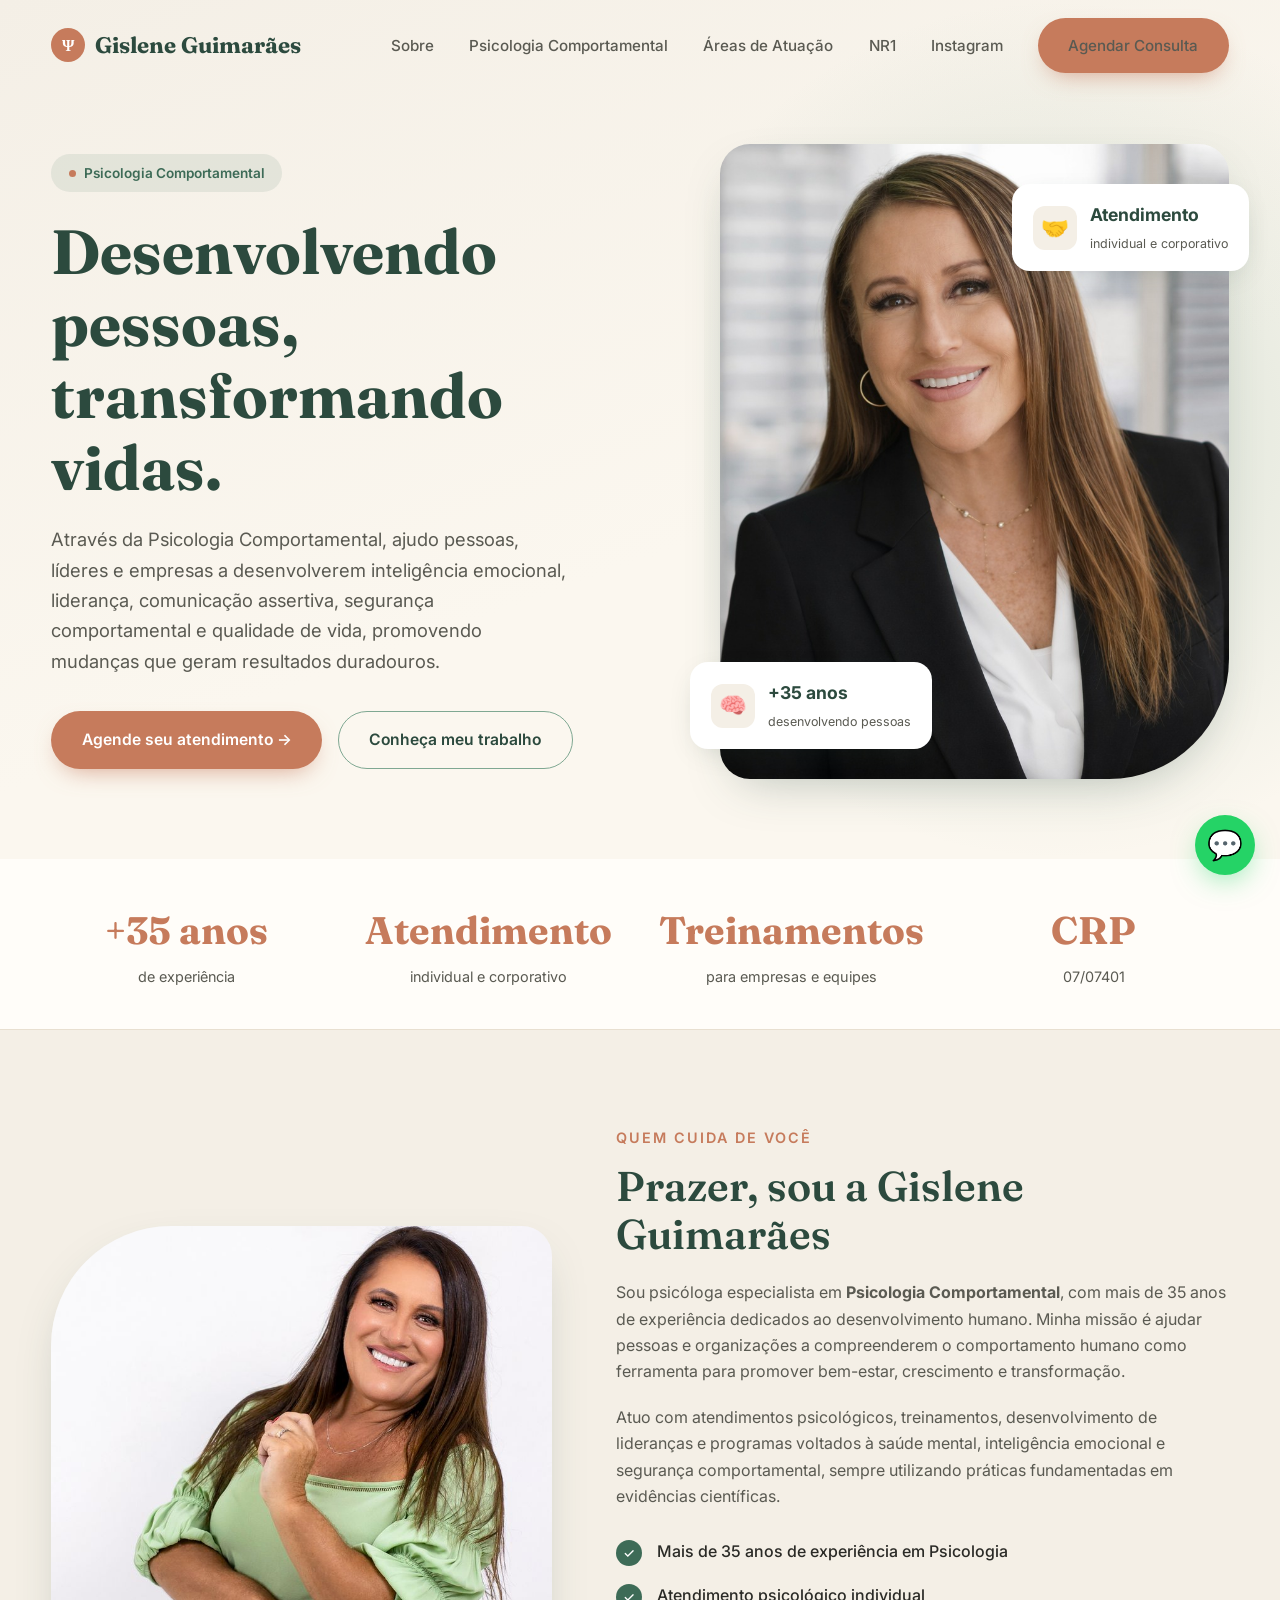
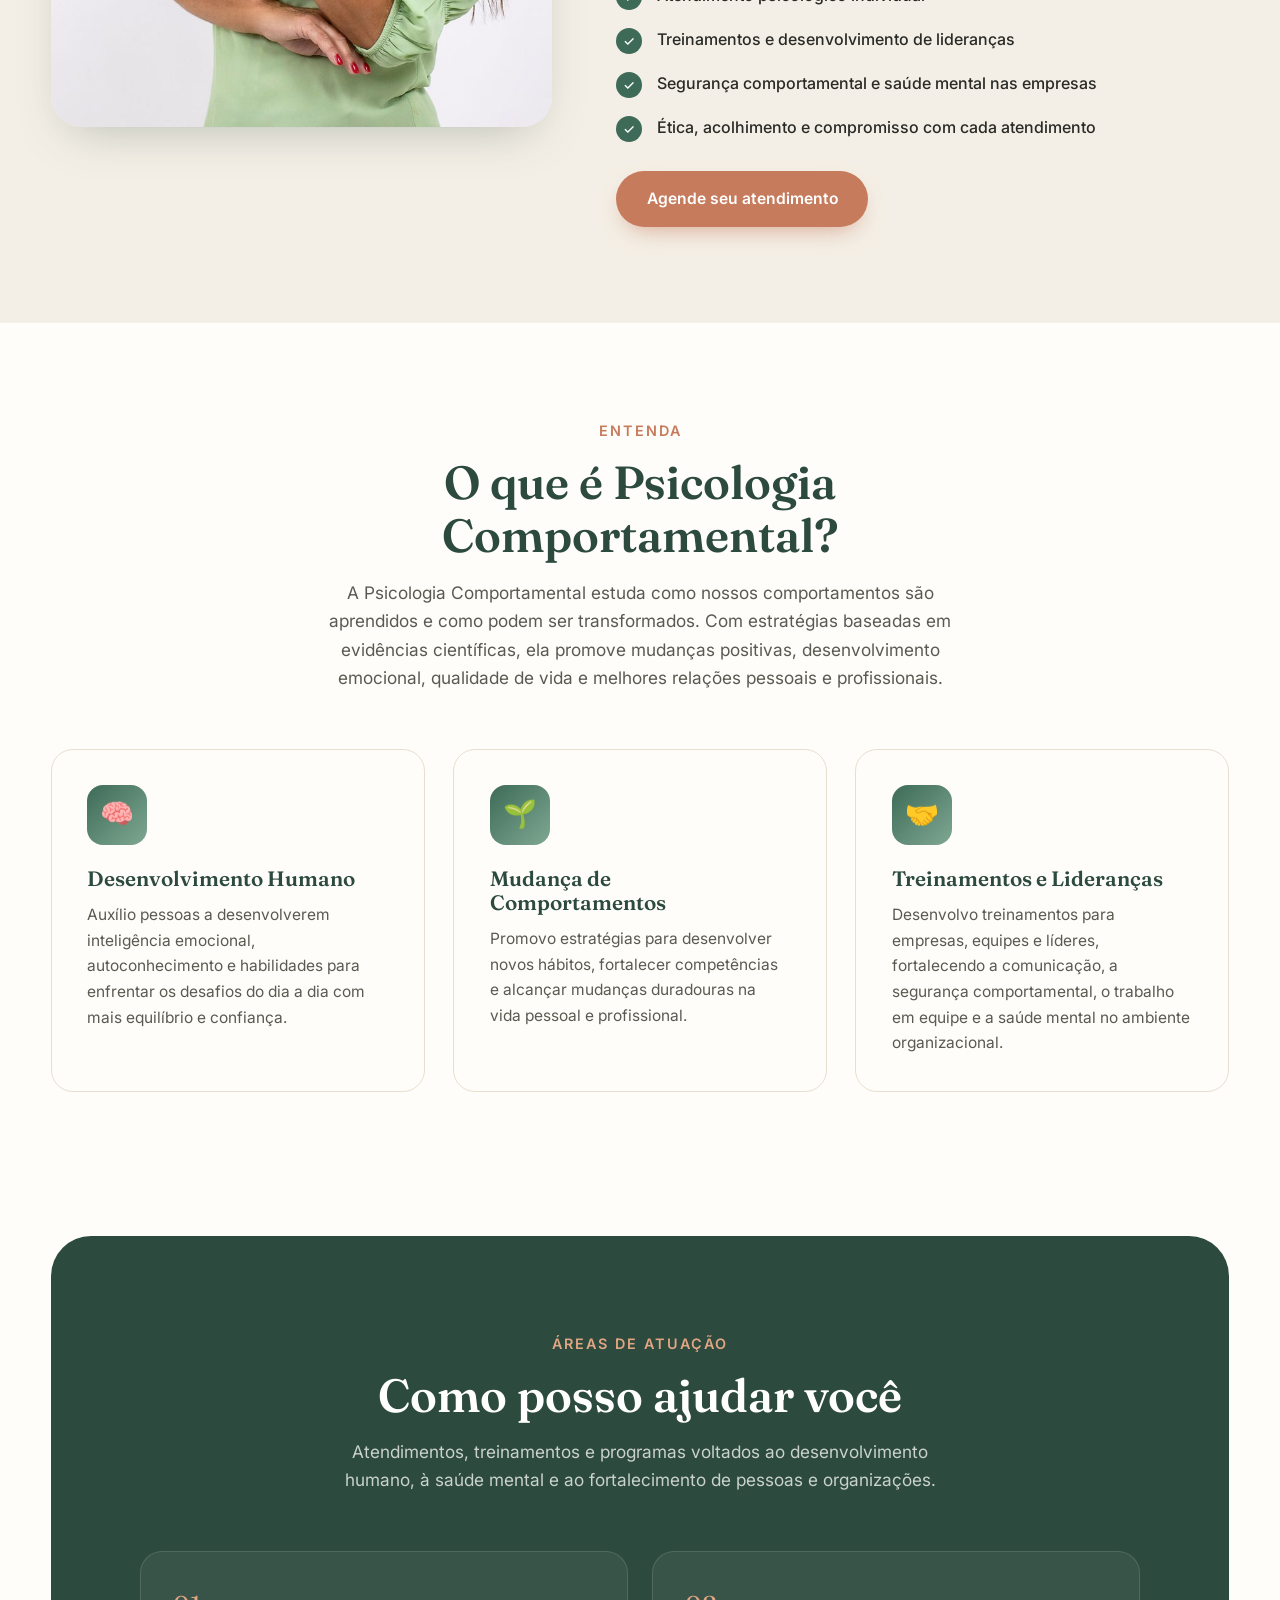
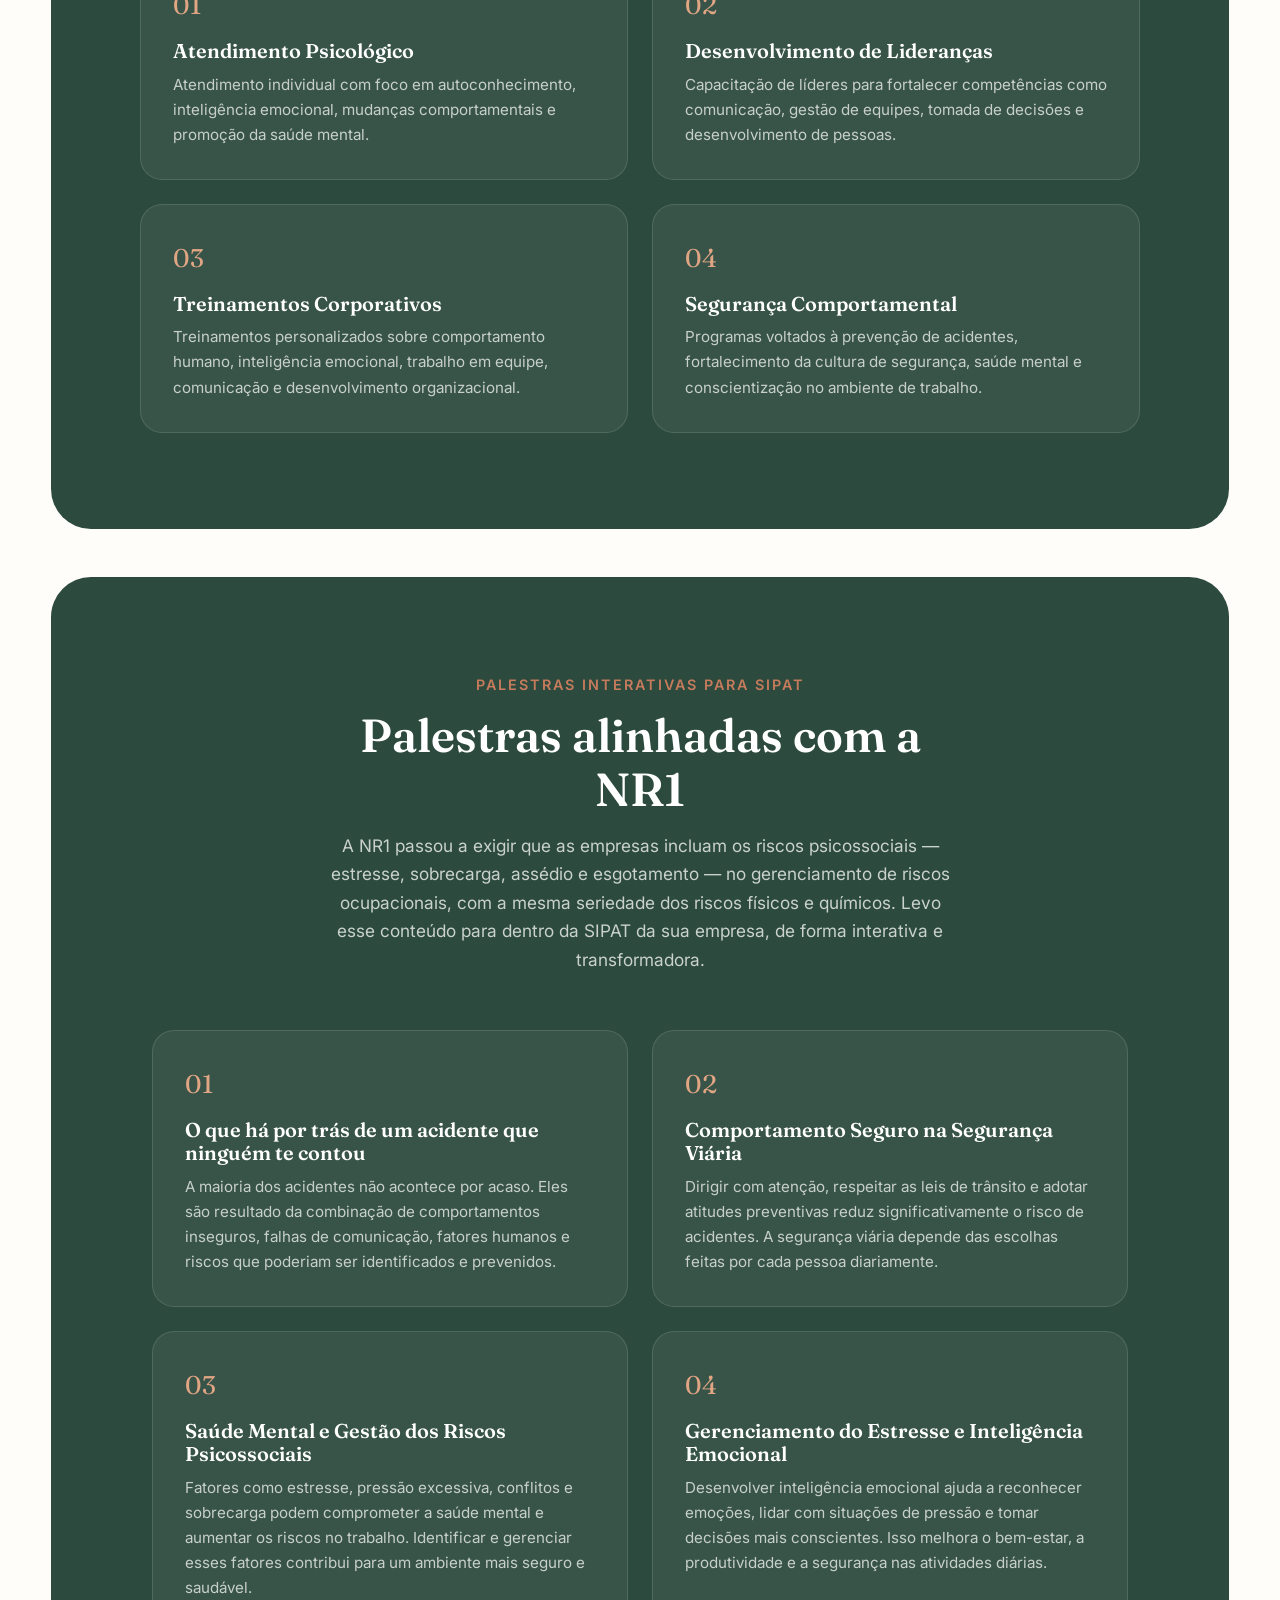
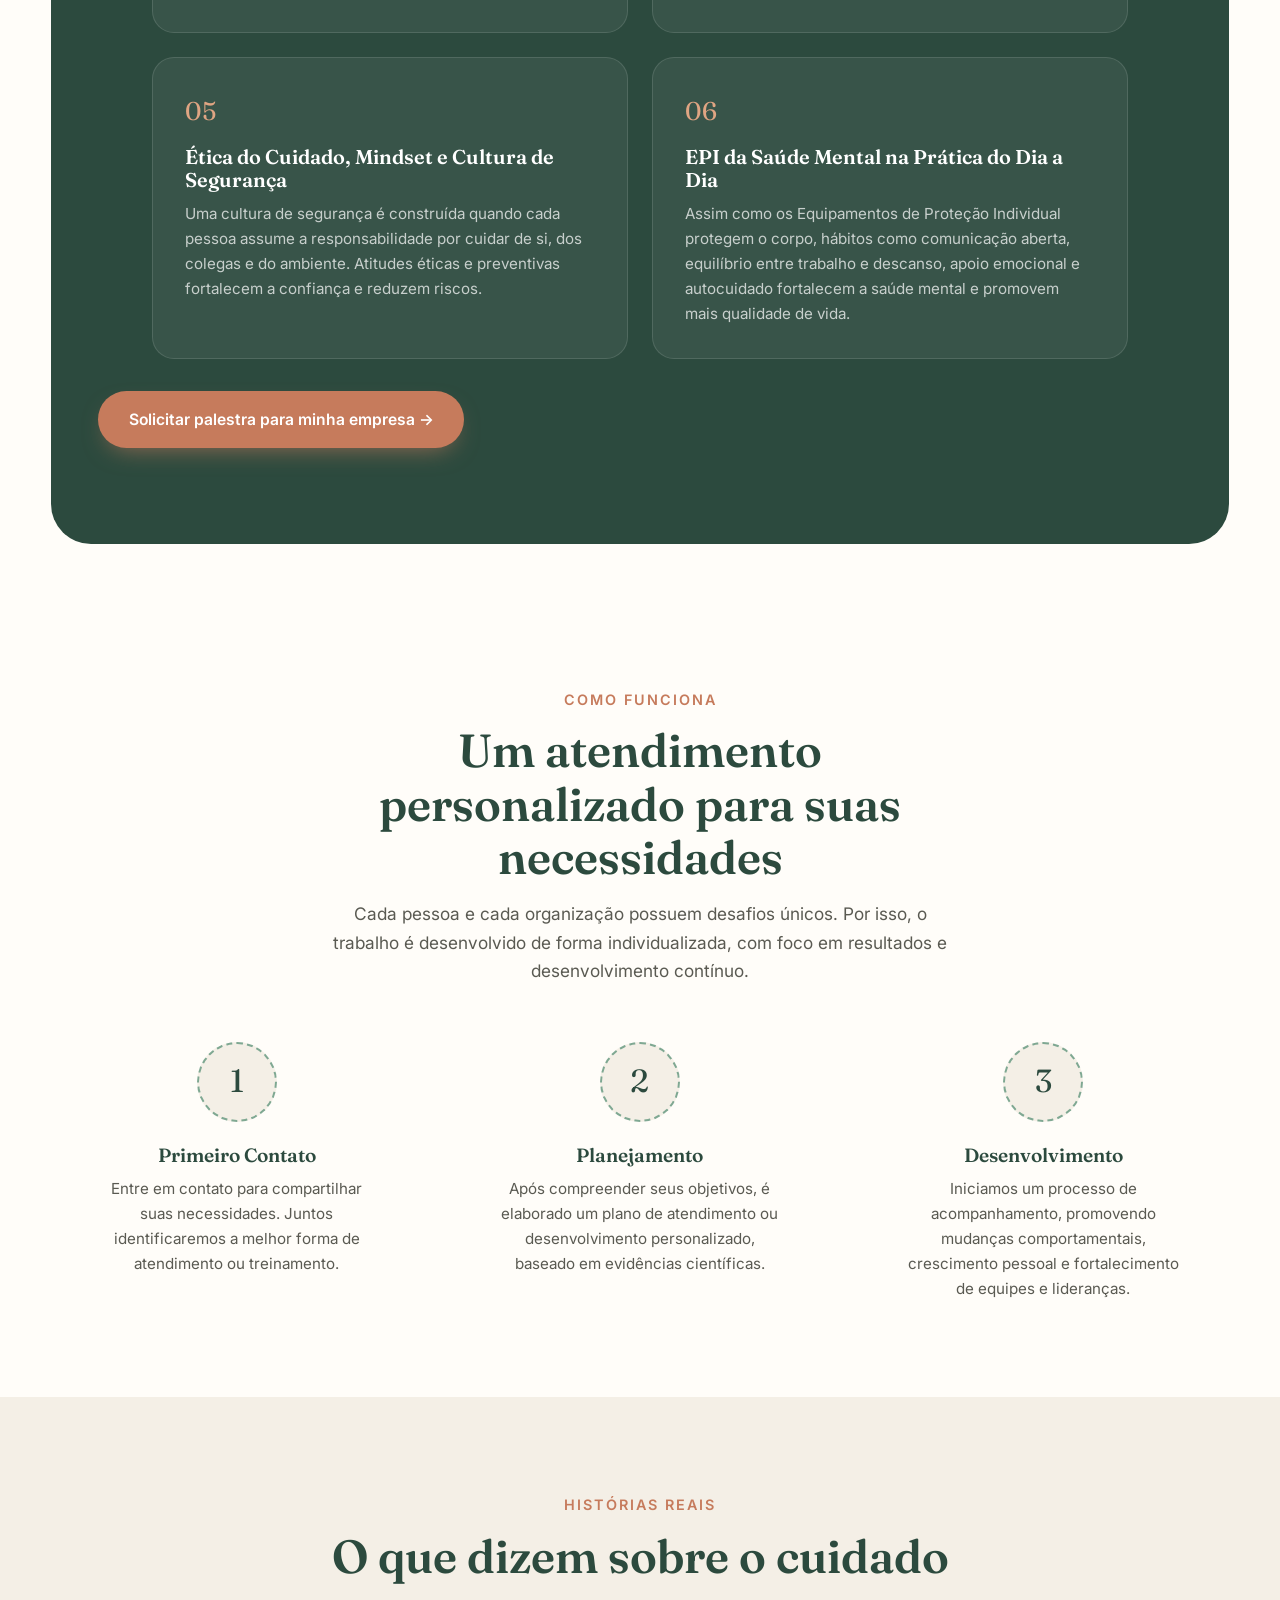
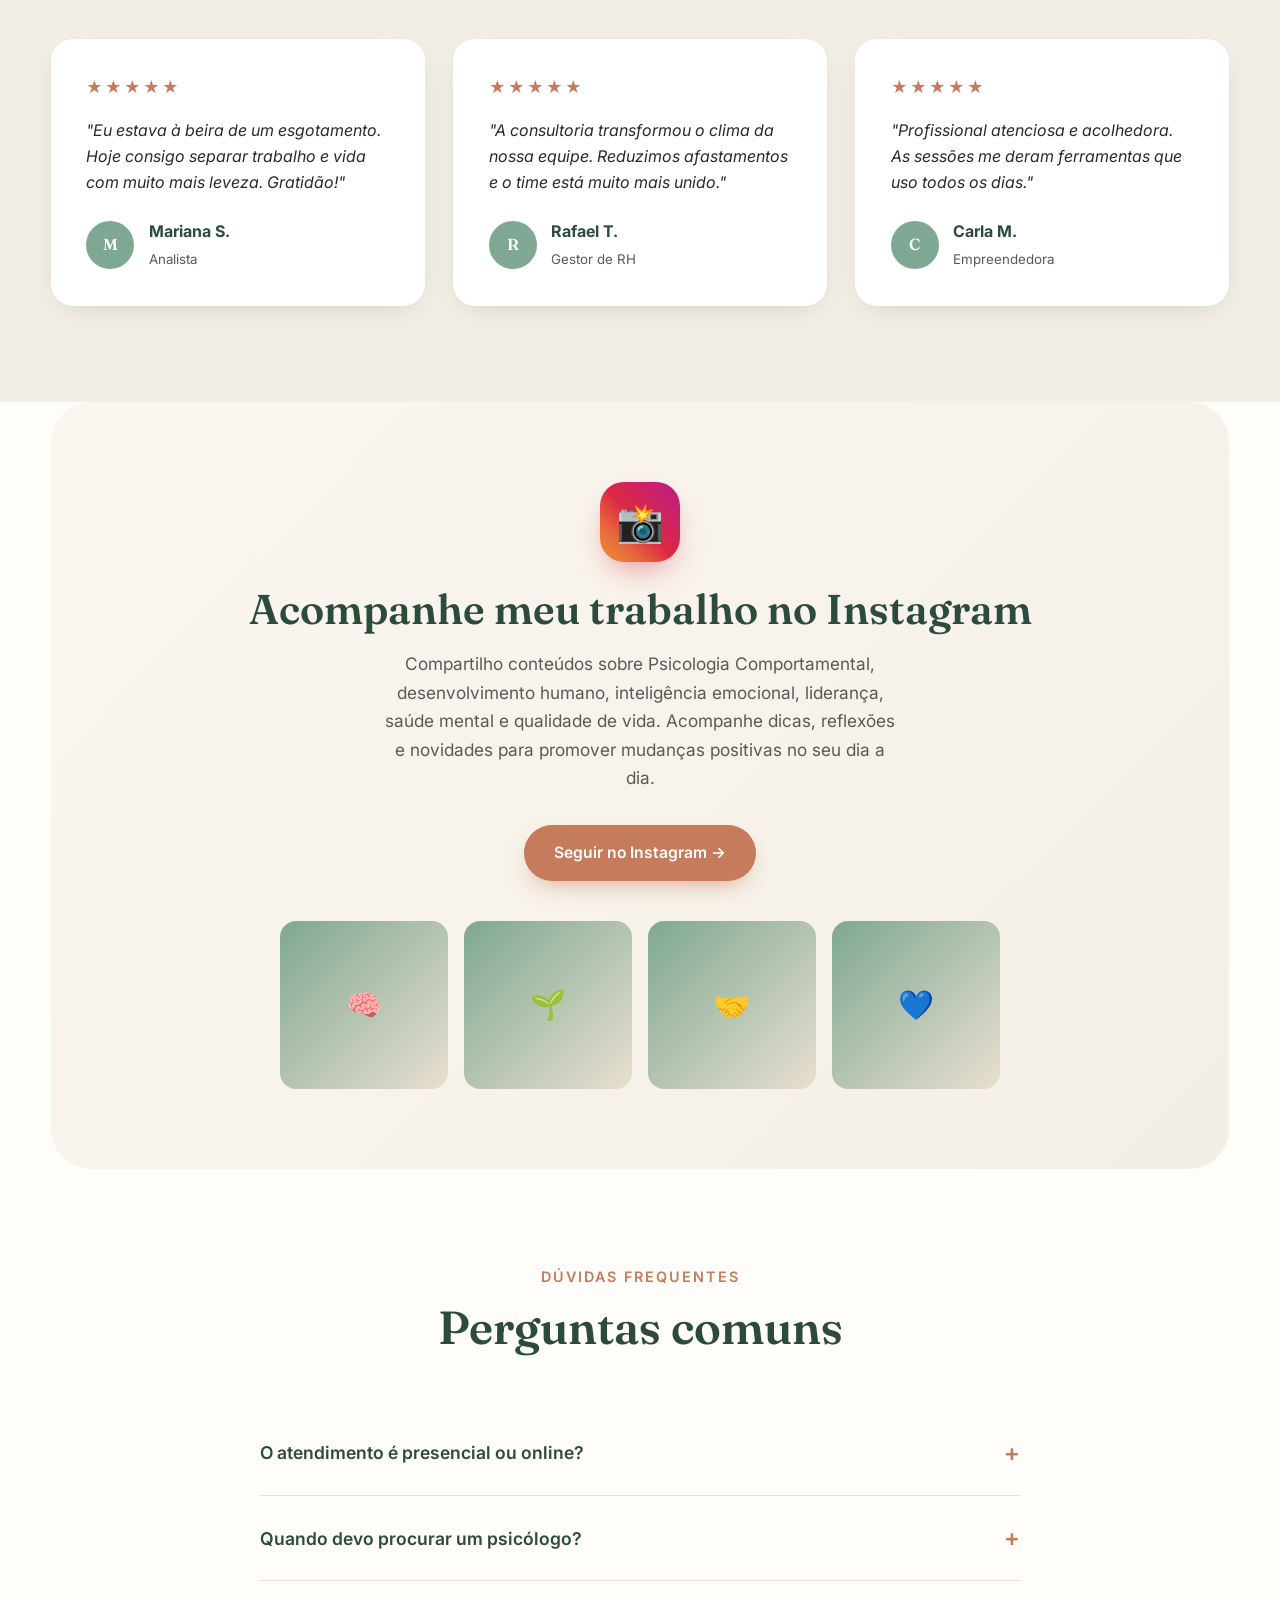
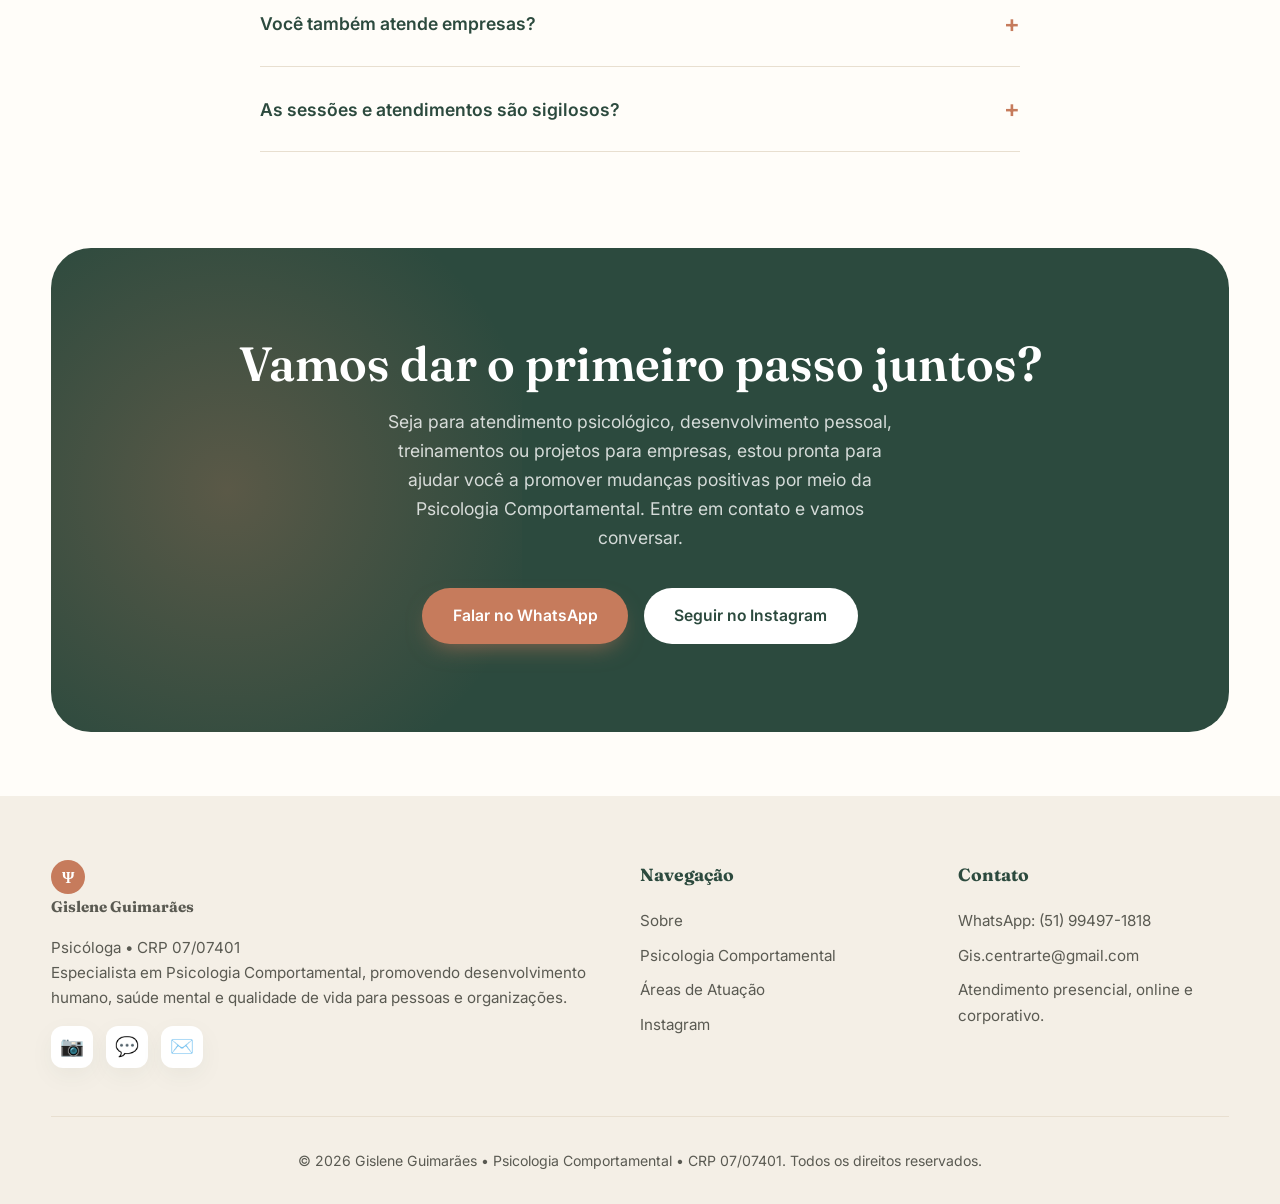
==== commit 9d20c53e: "versão final" ====
--- a/index.html
+++ b/index.html
@@ -78,7 +78,8 @@
 
       <div class="hero-visual">
         <div class="hero-img">
-          <img src="img/WhatsApp Image 2026-07-16 at 17.13.32.jpeg" alt="Psicóloga comportamental">
+          <img src="img/WhatsApp Image 2026-07-16 at 17.13.32.jpeg" alt="Psicóloga comportamental" width="800"
+            height="1000" fetchpriority="high" decoding="async">
         </div>
 
         <div class="hero-badge hero-badge-1">
@@ -129,7 +130,7 @@
   <section class="sobre" id="sobre">
     <div class="container sobre-grid">
       <div class="sobre-img reveal">
-        <img src="img/gis.jpeg" alt="Sobre a Dra. Gislene">
+        <img src="img/gis.jpeg" alt="Sobre a Dra. Gislene" width="800" height="800" loading="lazy" decoding="async">
       </div>
 
       <div class="sobre-txt reveal">
@@ -484,7 +485,7 @@
 
         <div class="foot-col">
           <a href="#" class="logo" style="margin-bottom:1rem">
-            <span>Ψ</span>Dra. Gislene
+            <span>Ψ</span>Gislene Guimarães
           </a>
 
           <p>
@@ -522,7 +523,7 @@
       </div>
 
       <div class="foot-bottom">
-        © 2026 Dra. Gislene • Psicologia Comportamental • CRP 07/07401. Todos os direitos reservados.
+        © 2026 Gislene Guimarães • Psicologia Comportamental • CRP 07/07401. Todos os direitos reservados.
       </div>
     </div>
   </footer>
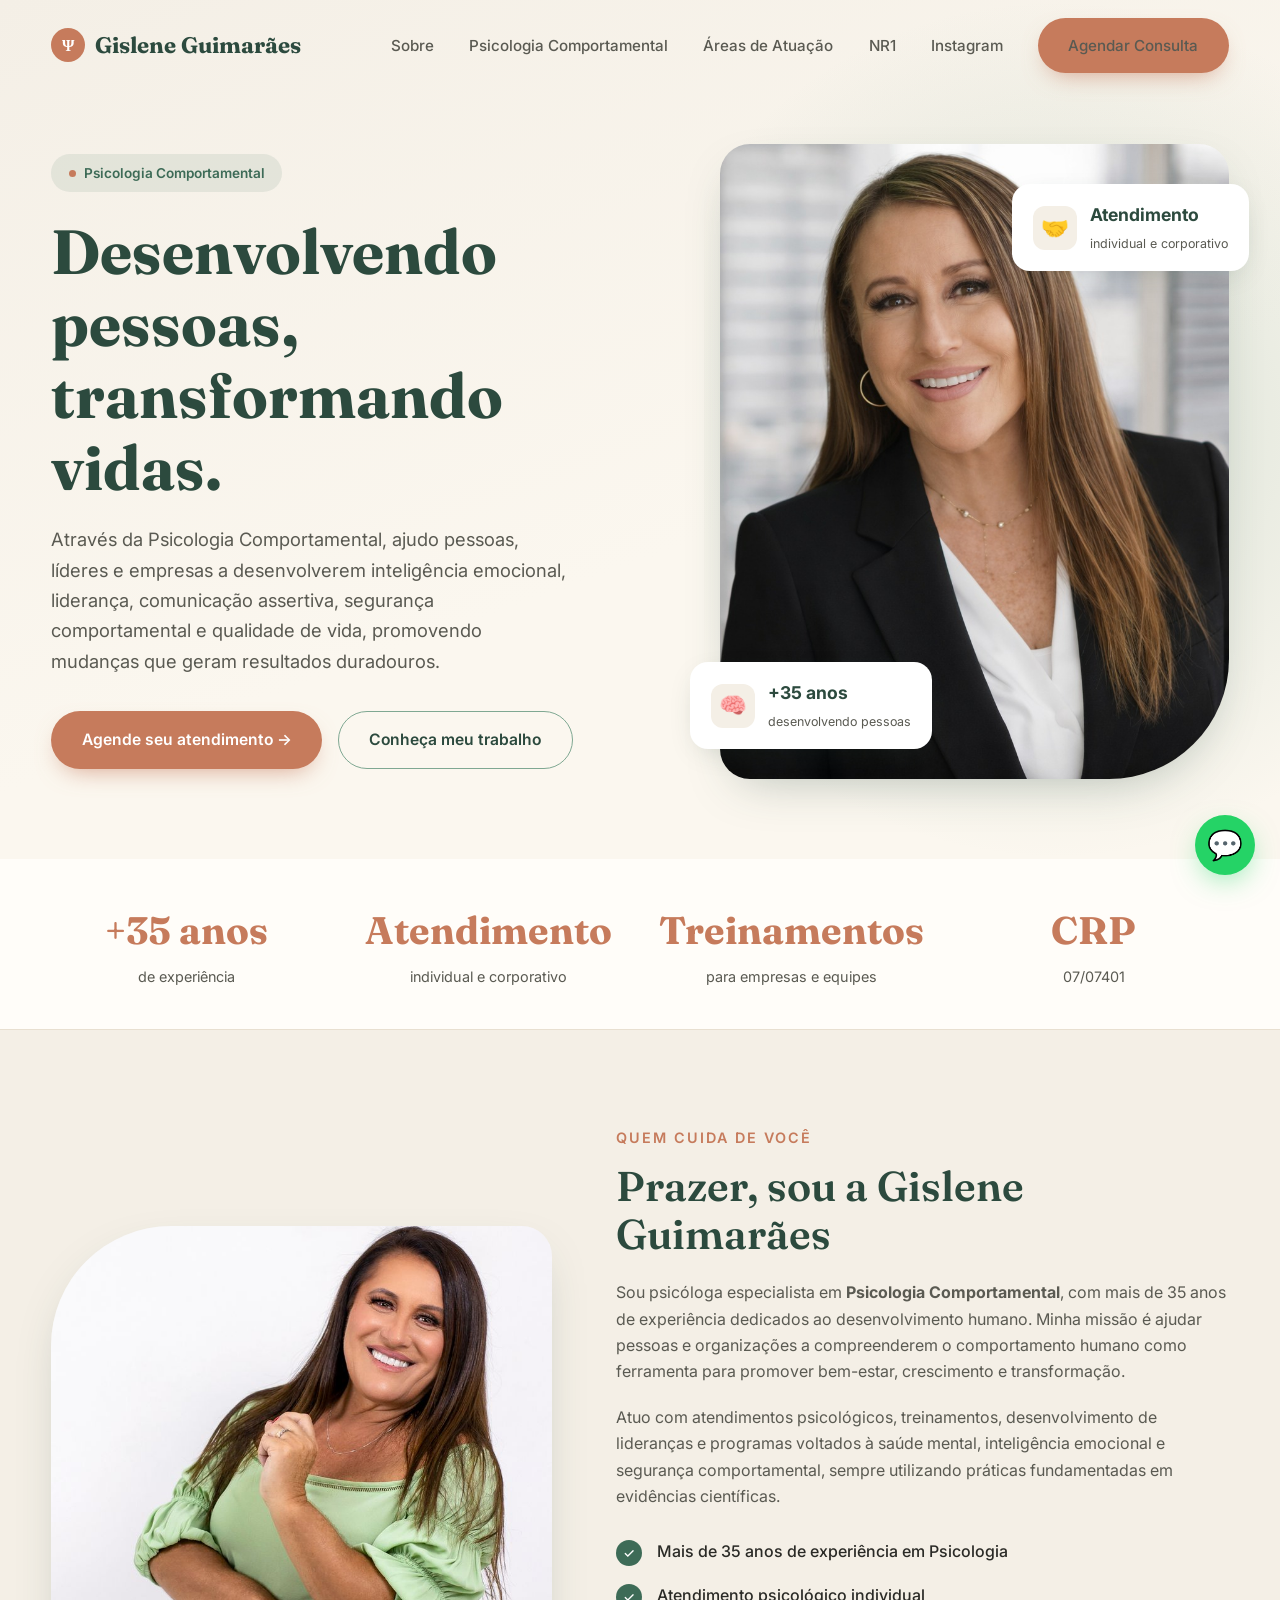
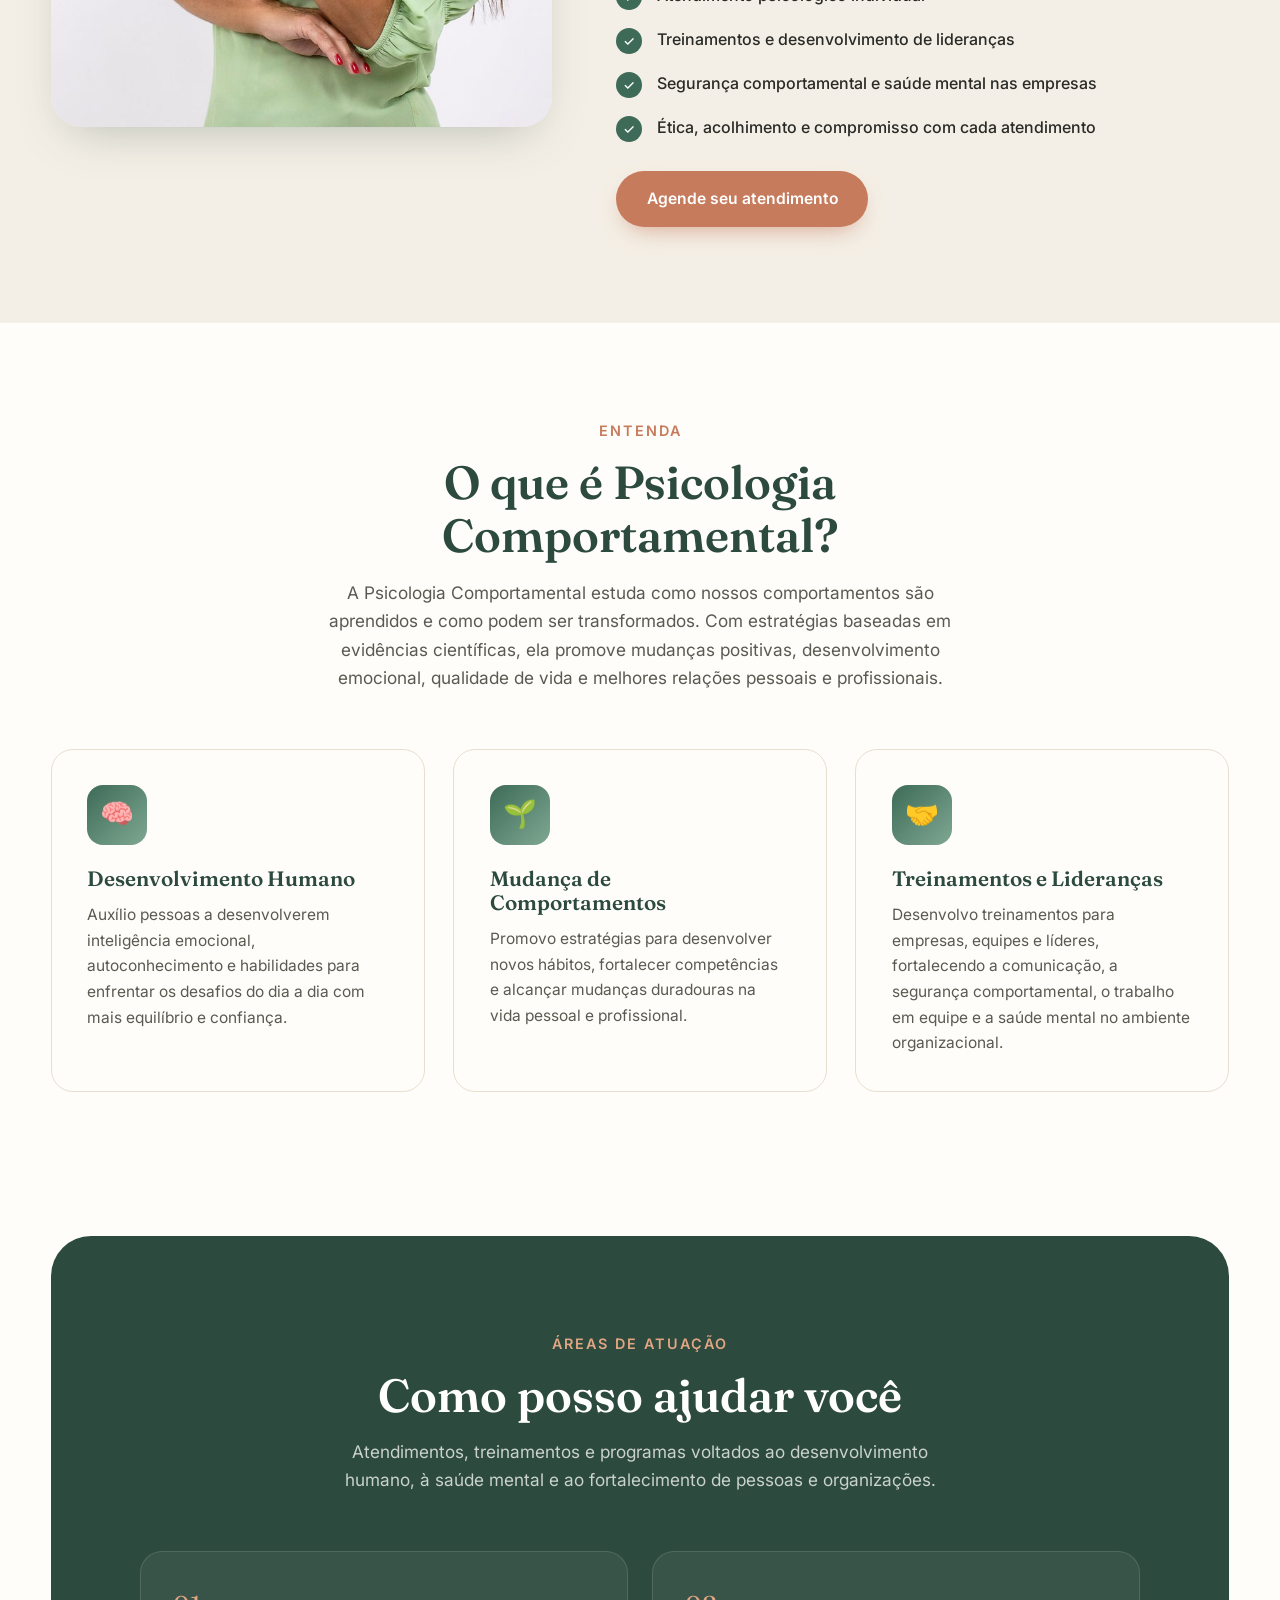
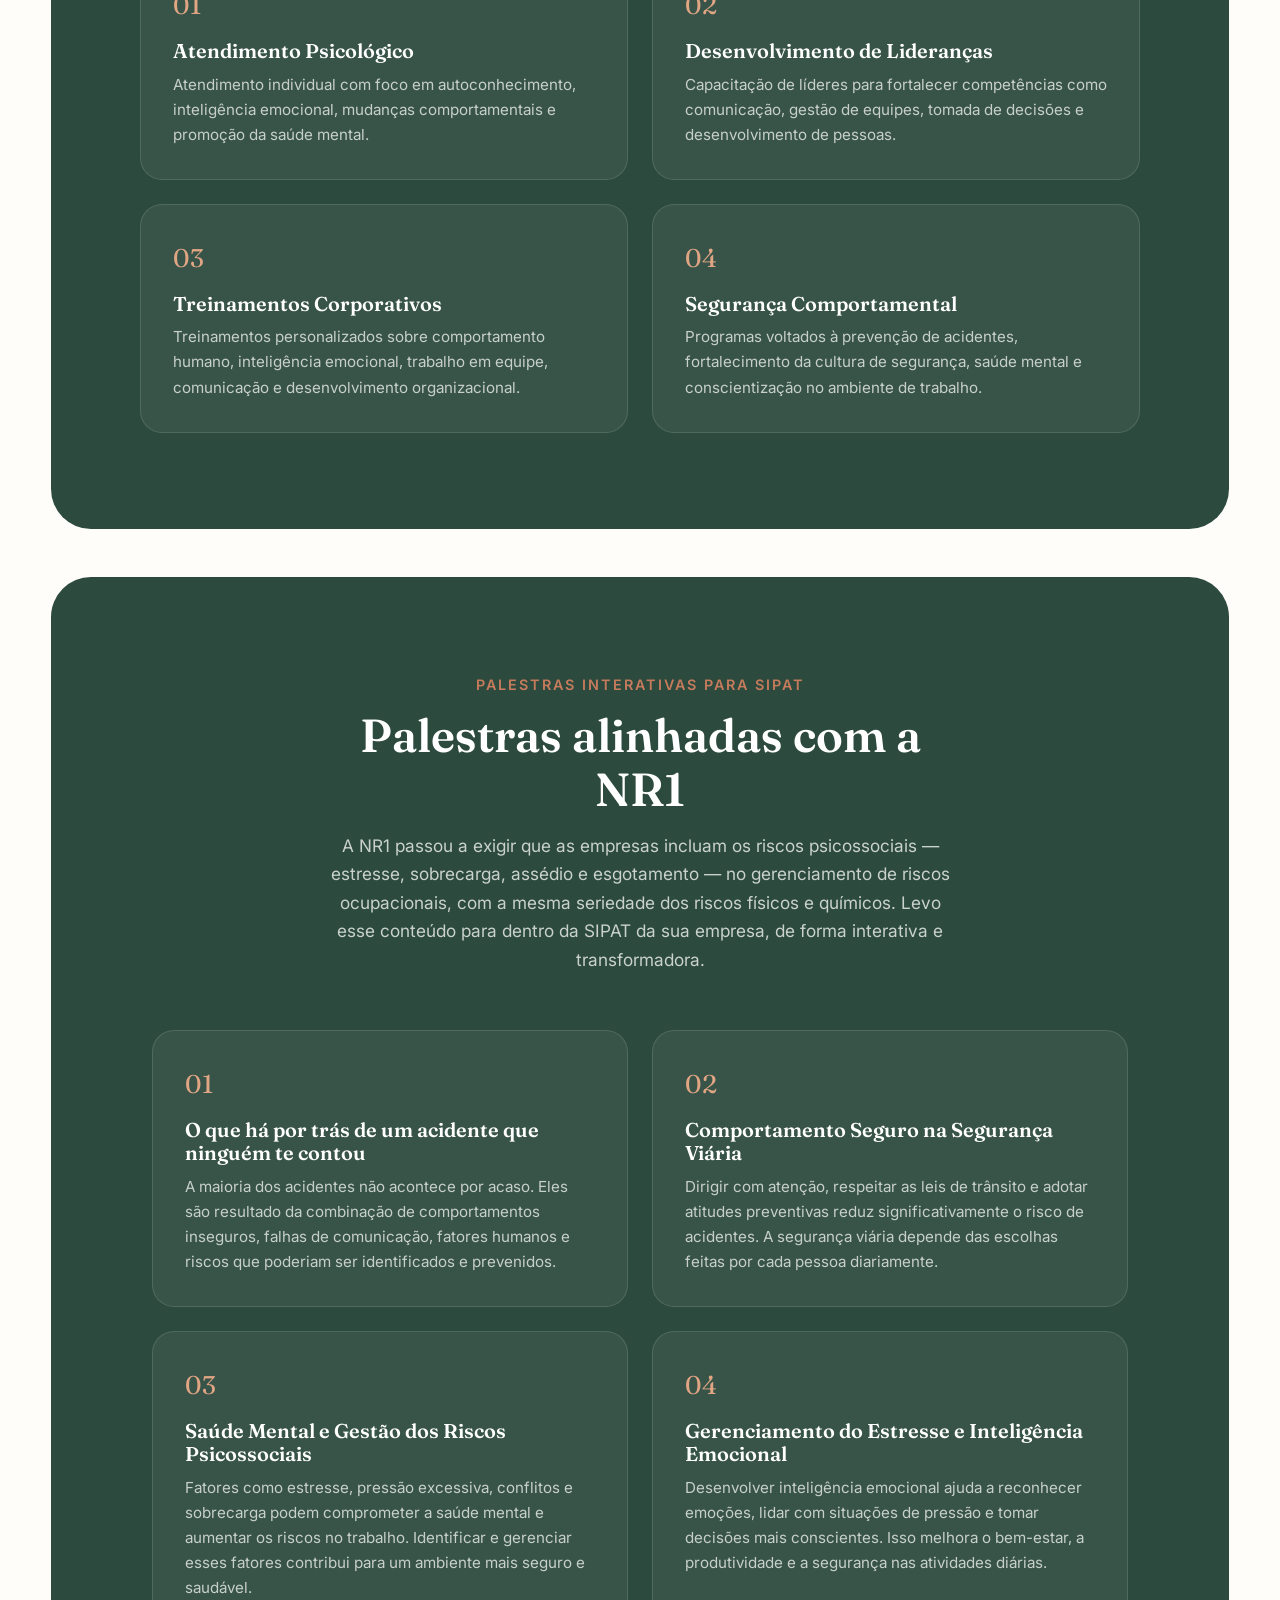
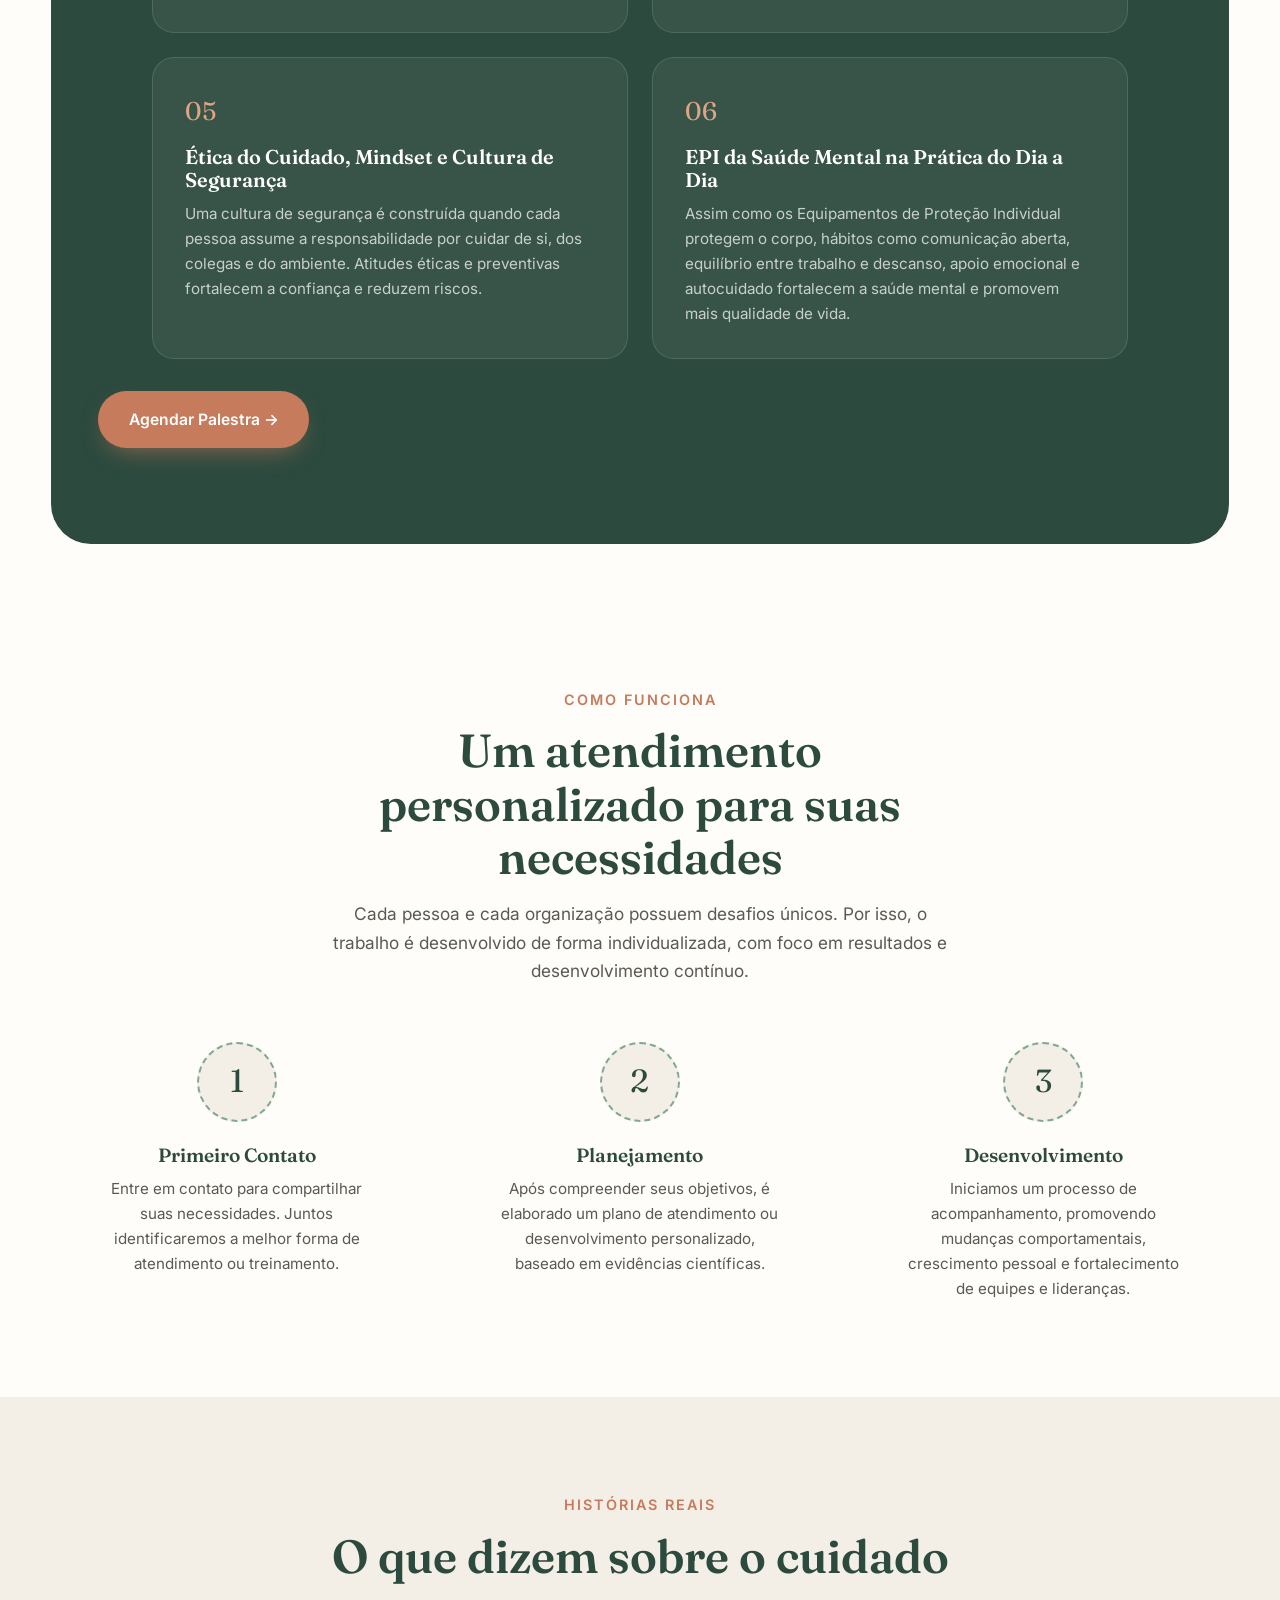
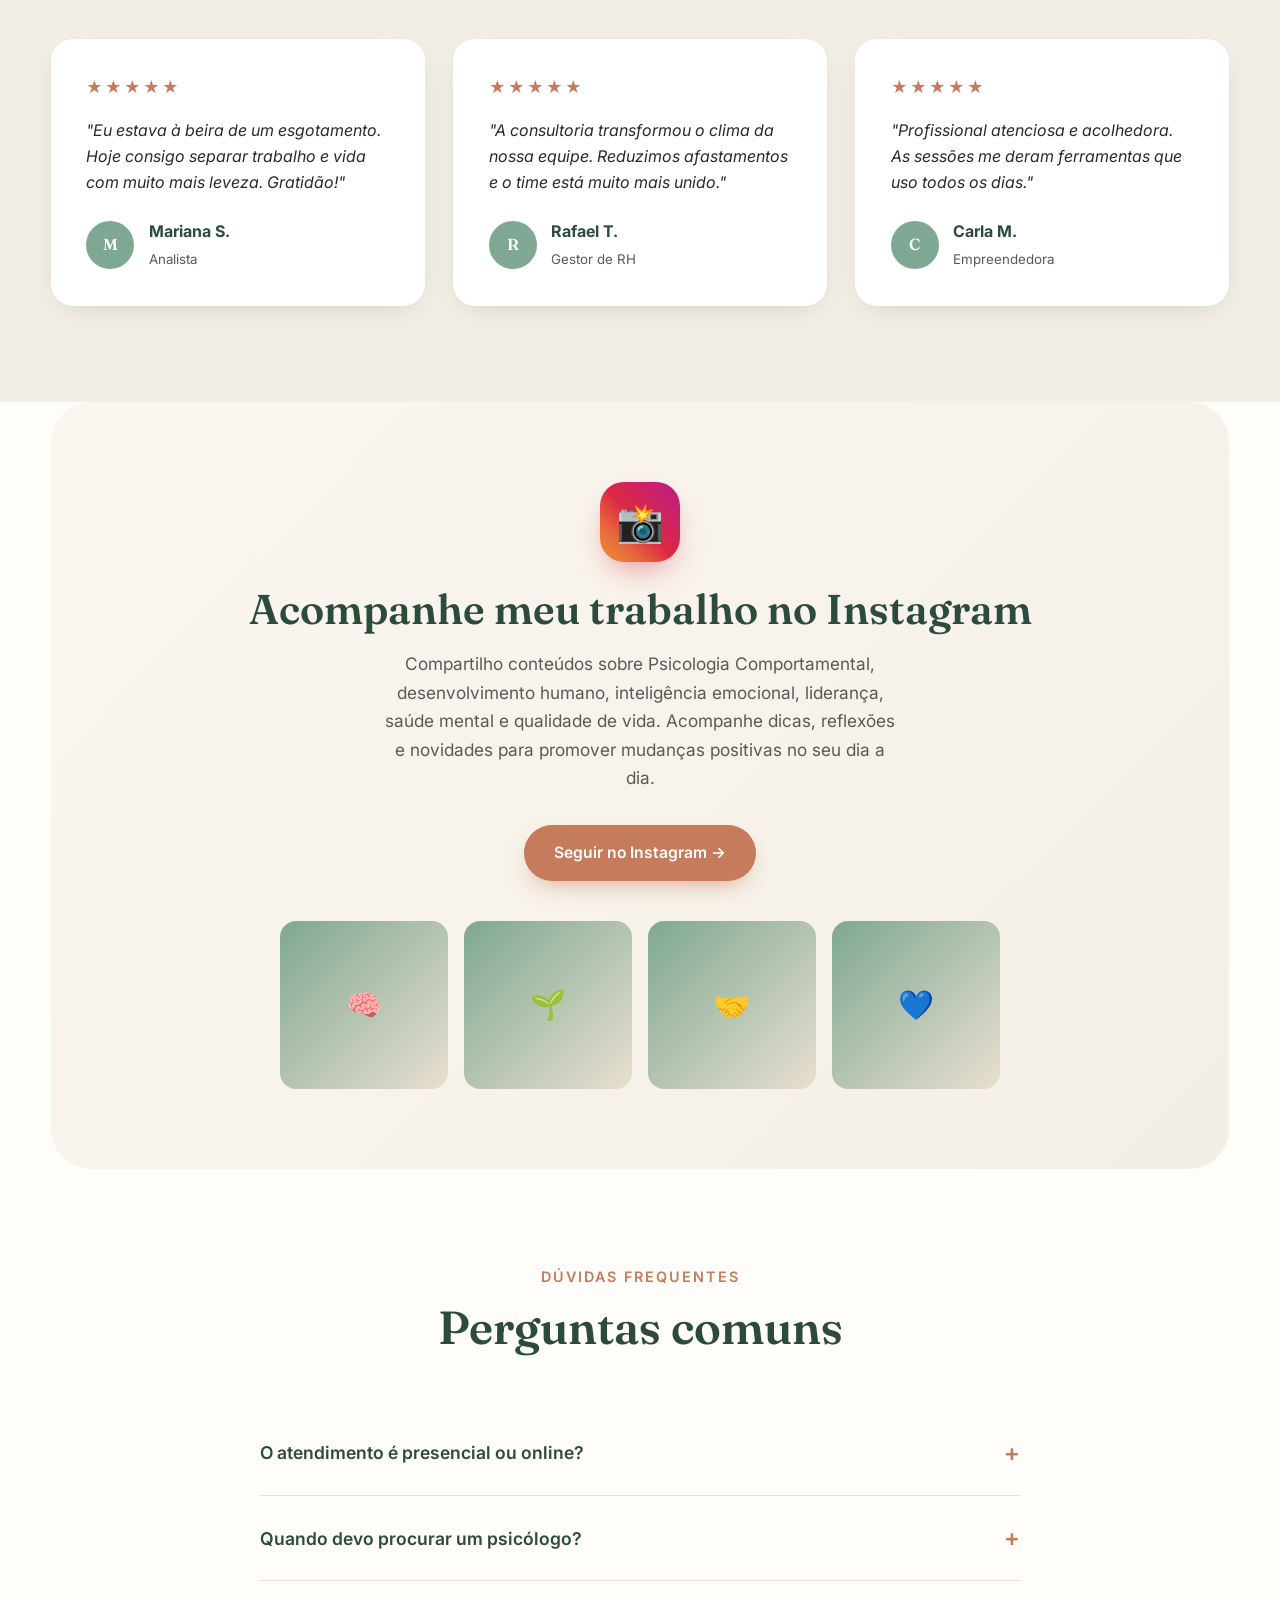
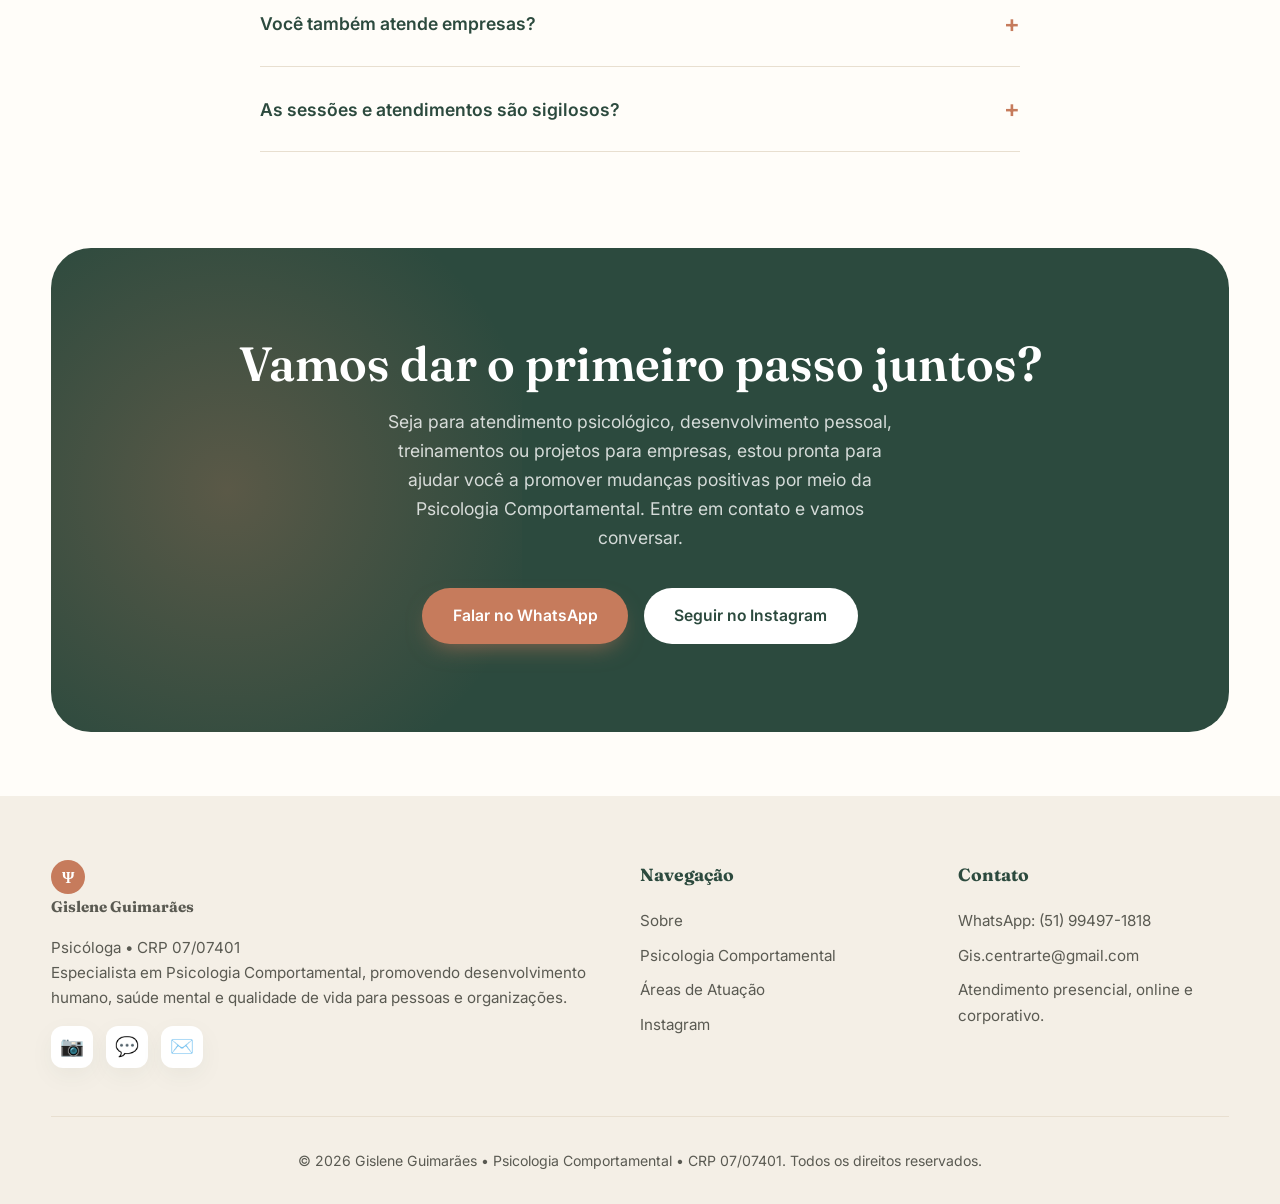
==== commit b2883fe9: "fix RN1" ====
--- a/index.html
+++ b/index.html
@@ -304,7 +304,7 @@
       </div>
       <a href="https://wa.me/5551994971818" target="_blank" class="btn btn-primario reveal"
         style="margin-top:2rem;display:inline-block;">
-        Solicitar palestra para minha empresa →
+        Agendar Palestra →
       </a>
     </div>
   </section>
